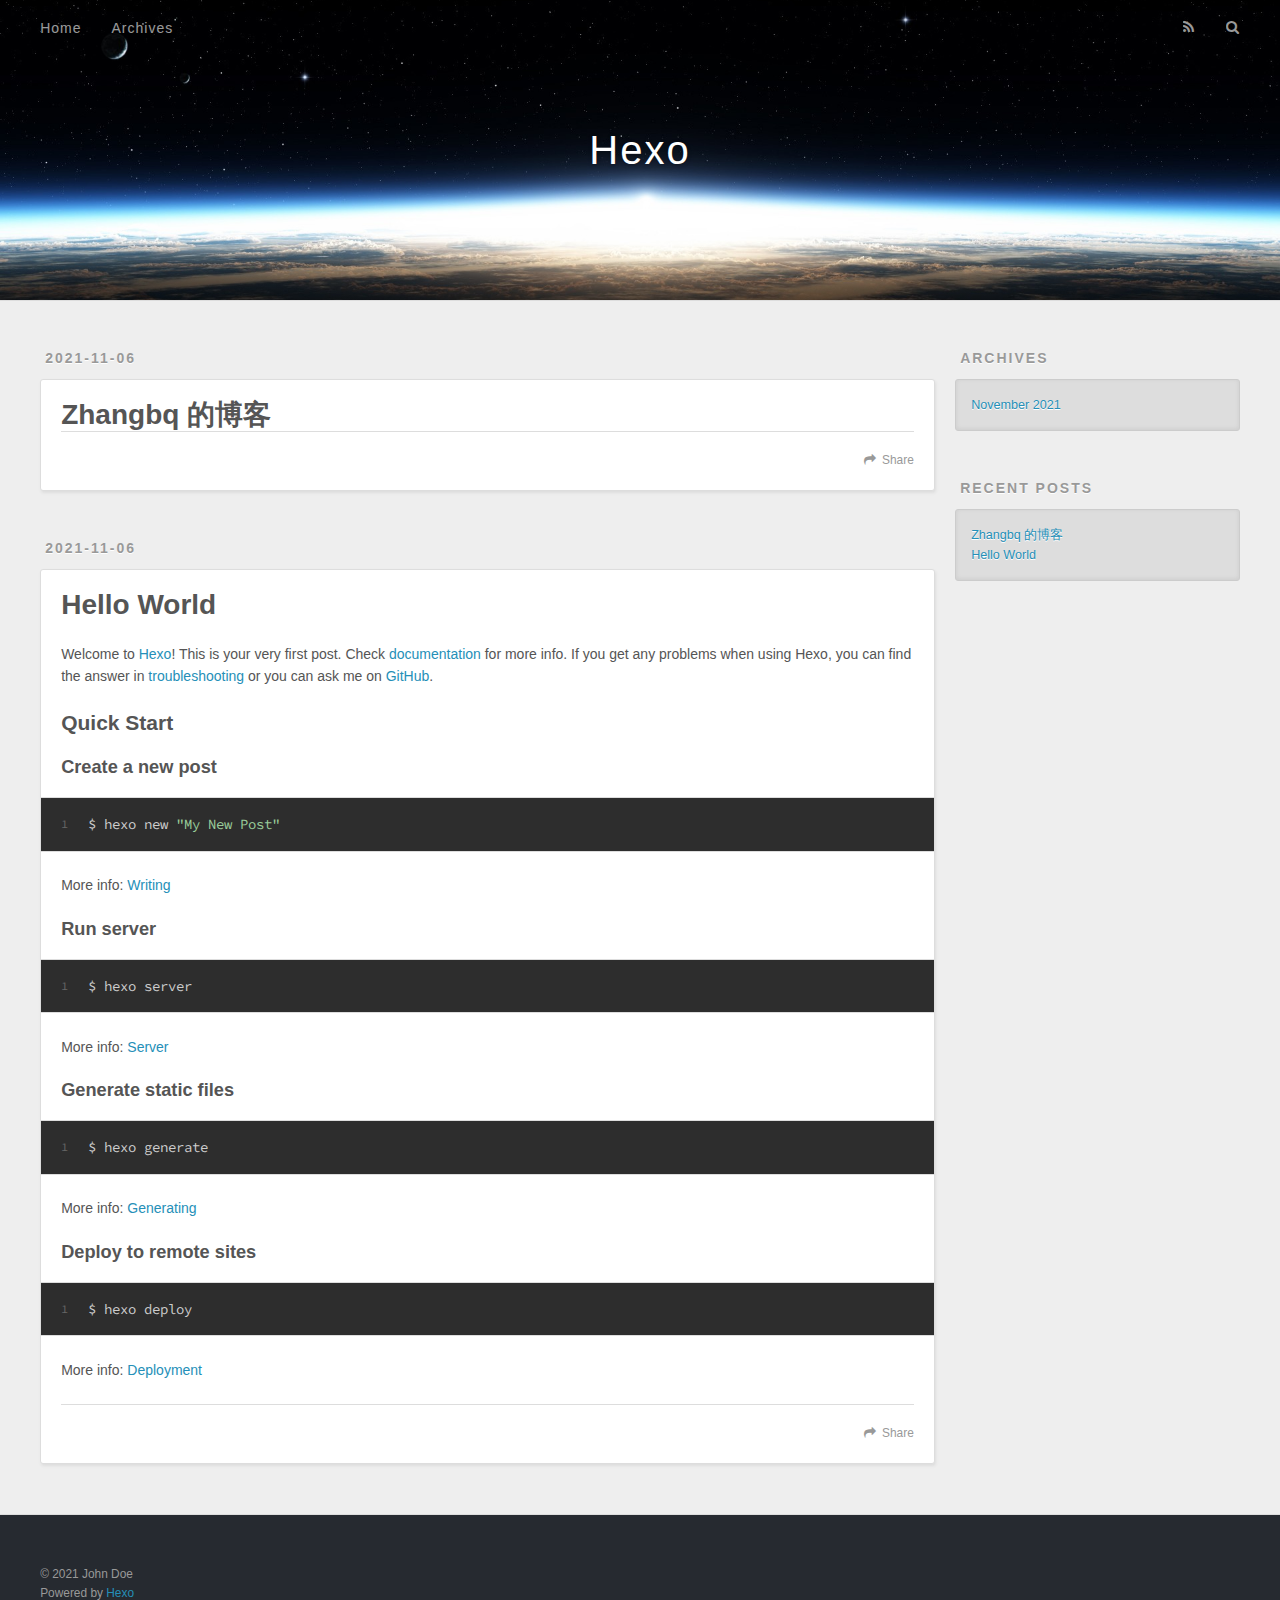
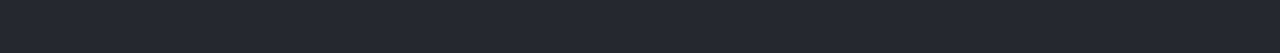
==== index.html @ 6c4aca54 "Site updated: 2021-11-06 16:21:33" ====
<!DOCTYPE html>
<html>
<head>
  <meta charset="utf-8">
  

  
  <title>Hexo</title>
  <meta name="viewport" content="width=device-width, initial-scale=1, maximum-scale=1">
  <meta property="og:type" content="website">
<meta property="og:title" content="Hexo">
<meta property="og:url" content="http://example.com/index.html">
<meta property="og:site_name" content="Hexo">
<meta property="og:locale" content="en_US">
<meta property="article:author" content="John Doe">
<meta name="twitter:card" content="summary">
  
    <link rel="alternate" href="/atom.xml" title="Hexo" type="application/atom+xml">
  
  
    <link rel="icon" href="/favicon.png">
  
  
    <link href="//fonts.googleapis.com/css?family=Source+Code+Pro" rel="stylesheet" type="text/css">
  
  
<link rel="stylesheet" href="/css/style.css">

<meta name="generator" content="Hexo 5.4.0"></head>

<body>
  <div id="container">
    <div id="wrap">
      <header id="header">
  <div id="banner"></div>
  <div id="header-outer" class="outer">
    <div id="header-title" class="inner">
      <h1 id="logo-wrap">
        <a href="/" id="logo">Hexo</a>
      </h1>
      
    </div>
    <div id="header-inner" class="inner">
      <nav id="main-nav">
        <a id="main-nav-toggle" class="nav-icon"></a>
        
          <a class="main-nav-link" href="/">Home</a>
        
          <a class="main-nav-link" href="/archives">Archives</a>
        
      </nav>
      <nav id="sub-nav">
        
          <a id="nav-rss-link" class="nav-icon" href="/atom.xml" title="RSS Feed"></a>
        
        <a id="nav-search-btn" class="nav-icon" title="Search"></a>
      </nav>
      <div id="search-form-wrap">
        <form action="//google.com/search" method="get" accept-charset="UTF-8" class="search-form"><input type="search" name="q" class="search-form-input" placeholder="Search"><button type="submit" class="search-form-submit">&#xF002;</button><input type="hidden" name="sitesearch" value="http://example.com"></form>
      </div>
    </div>
  </div>
</header>
      <div class="outer">
        <section id="main">
  
    <article id="post-Zhangbq-的博客" class="article article-type-post" itemscope itemprop="blogPost">
  <div class="article-meta">
    <a href="/2021/11/06/Zhangbq-%E7%9A%84%E5%8D%9A%E5%AE%A2/" class="article-date">
  <time datetime="2021-11-06T08:20:35.000Z" itemprop="datePublished">2021-11-06</time>
</a>
    
  </div>
  <div class="article-inner">
    
    
      <header class="article-header">
        
  
    <h1 itemprop="name">
      <a class="article-title" href="/2021/11/06/Zhangbq-%E7%9A%84%E5%8D%9A%E5%AE%A2/">Zhangbq 的博客</a>
    </h1>
  

      </header>
    
    <div class="article-entry" itemprop="articleBody">
      
        
      
    </div>
    <footer class="article-footer">
      <a data-url="http://example.com/2021/11/06/Zhangbq-%E7%9A%84%E5%8D%9A%E5%AE%A2/" data-id="ckvnjekzh0000s95h9soj0usq" class="article-share-link">Share</a>
      
      
    </footer>
  </div>
  
</article>


  
    <article id="post-hello-world" class="article article-type-post" itemscope itemprop="blogPost">
  <div class="article-meta">
    <a href="/2021/11/06/hello-world/" class="article-date">
  <time datetime="2021-11-06T08:12:14.891Z" itemprop="datePublished">2021-11-06</time>
</a>
    
  </div>
  <div class="article-inner">
    
    
      <header class="article-header">
        
  
    <h1 itemprop="name">
      <a class="article-title" href="/2021/11/06/hello-world/">Hello World</a>
    </h1>
  

      </header>
    
    <div class="article-entry" itemprop="articleBody">
      
        <p>Welcome to <a target="_blank" rel="noopener" href="https://hexo.io/">Hexo</a>! This is your very first post. Check <a target="_blank" rel="noopener" href="https://hexo.io/docs/">documentation</a> for more info. If you get any problems when using Hexo, you can find the answer in <a target="_blank" rel="noopener" href="https://hexo.io/docs/troubleshooting.html">troubleshooting</a> or you can ask me on <a target="_blank" rel="noopener" href="https://github.com/hexojs/hexo/issues">GitHub</a>.</p>
<h2 id="Quick-Start"><a href="#Quick-Start" class="headerlink" title="Quick Start"></a>Quick Start</h2><h3 id="Create-a-new-post"><a href="#Create-a-new-post" class="headerlink" title="Create a new post"></a>Create a new post</h3><figure class="highlight bash"><table><tr><td class="gutter"><pre><span class="line">1</span><br></pre></td><td class="code"><pre><span class="line">$ hexo new <span class="string">&quot;My New Post&quot;</span></span><br></pre></td></tr></table></figure>

<p>More info: <a target="_blank" rel="noopener" href="https://hexo.io/docs/writing.html">Writing</a></p>
<h3 id="Run-server"><a href="#Run-server" class="headerlink" title="Run server"></a>Run server</h3><figure class="highlight bash"><table><tr><td class="gutter"><pre><span class="line">1</span><br></pre></td><td class="code"><pre><span class="line">$ hexo server</span><br></pre></td></tr></table></figure>

<p>More info: <a target="_blank" rel="noopener" href="https://hexo.io/docs/server.html">Server</a></p>
<h3 id="Generate-static-files"><a href="#Generate-static-files" class="headerlink" title="Generate static files"></a>Generate static files</h3><figure class="highlight bash"><table><tr><td class="gutter"><pre><span class="line">1</span><br></pre></td><td class="code"><pre><span class="line">$ hexo generate</span><br></pre></td></tr></table></figure>

<p>More info: <a target="_blank" rel="noopener" href="https://hexo.io/docs/generating.html">Generating</a></p>
<h3 id="Deploy-to-remote-sites"><a href="#Deploy-to-remote-sites" class="headerlink" title="Deploy to remote sites"></a>Deploy to remote sites</h3><figure class="highlight bash"><table><tr><td class="gutter"><pre><span class="line">1</span><br></pre></td><td class="code"><pre><span class="line">$ hexo deploy</span><br></pre></td></tr></table></figure>

<p>More info: <a target="_blank" rel="noopener" href="https://hexo.io/docs/one-command-deployment.html">Deployment</a></p>

      
    </div>
    <footer class="article-footer">
      <a data-url="http://example.com/2021/11/06/hello-world/" data-id="ckvnjag2k0000me5h8nlvgzvp" class="article-share-link">Share</a>
      
      
    </footer>
  </div>
  
</article>


  


</section>
        
          <aside id="sidebar">
  
    

  
    

  
    
  
    
  <div class="widget-wrap">
    <h3 class="widget-title">Archives</h3>
    <div class="widget">
      <ul class="archive-list"><li class="archive-list-item"><a class="archive-list-link" href="/archives/2021/11/">November 2021</a></li></ul>
    </div>
  </div>


  
    
  <div class="widget-wrap">
    <h3 class="widget-title">Recent Posts</h3>
    <div class="widget">
      <ul>
        
          <li>
            <a href="/2021/11/06/Zhangbq-%E7%9A%84%E5%8D%9A%E5%AE%A2/">Zhangbq 的博客</a>
          </li>
        
          <li>
            <a href="/2021/11/06/hello-world/">Hello World</a>
          </li>
        
      </ul>
    </div>
  </div>

  
</aside>
        
      </div>
      <footer id="footer">
  
  <div class="outer">
    <div id="footer-info" class="inner">
      &copy; 2021 John Doe<br>
      Powered by <a href="http://hexo.io/" target="_blank">Hexo</a>
    </div>
  </div>
</footer>
    </div>
    <nav id="mobile-nav">
  
    <a href="/" class="mobile-nav-link">Home</a>
  
    <a href="/archives" class="mobile-nav-link">Archives</a>
  
</nav>
    

<script src="//ajax.googleapis.com/ajax/libs/jquery/2.0.3/jquery.min.js"></script>


  
<link rel="stylesheet" href="/fancybox/jquery.fancybox.css">

  
<script src="/fancybox/jquery.fancybox.pack.js"></script>




<script src="/js/script.js"></script>




  </div>
</body>
</html>
---- css/style.css ----
body {
  width: 100%;
}
body:before,
body:after {
  content: "";
  display: table;
}
body:after {
  clear: both;
}
html,
body,
div,
span,
applet,
object,
iframe,
h1,
h2,
h3,
h4,
h5,
h6,
p,
blockquote,
pre,
a,
abbr,
acronym,
address,
big,
cite,
code,
del,
dfn,
em,
img,
ins,
kbd,
q,
s,
samp,
small,
strike,
strong,
sub,
sup,
tt,
var,
dl,
dt,
dd,
ol,
ul,
li,
fieldset,
form,
label,
legend,
table,
caption,
tbody,
tfoot,
thead,
tr,
th,
td {
  margin: 0;
  padding: 0;
  border: 0;
  outline: 0;
  font-weight: inherit;
  font-style: inherit;
  font-family: inherit;
  font-size: 100%;
  vertical-align: baseline;
}
body {
  line-height: 1;
  color: #000;
  background: #fff;
}
ol,
ul {
  list-style: none;
}
table {
  border-collapse: separate;
  border-spacing: 0;
  vertical-align: middle;
}
caption,
th,
td {
  text-align: left;
  font-weight: normal;
  vertical-align: middle;
}
a img {
  border: none;
}
input,
button {
  margin: 0;
  padding: 0;
}
input::-moz-focus-inner,
button::-moz-focus-inner {
  border: 0;
  padding: 0;
}
@font-face {
  font-family: FontAwesome;
  font-style: normal;
  font-weight: normal;
  src: url("fonts/fontawesome-webfont.eot?v=#4.0.3");
  src: url("fonts/fontawesome-webfont.eot?#iefix&v=#4.0.3") format("embedded-opentype"), url("fonts/fontawesome-webfont.woff?v=#4.0.3") format("woff"), url("fonts/fontawesome-webfont.ttf?v=#4.0.3") format("truetype"), url("fonts/fontawesome-webfont.svg#fontawesomeregular?v=#4.0.3") format("svg");
}
html,
body,
#container {
  height: 100%;
}
body {
  background: #eee;
  font: 14px -apple-system, BlinkMacSystemFont, "Segoe UI", "Roboto", "Oxygen", "Ubuntu", "Cantarell", "Fira Sans", "Droid Sans", "Helvetica Neue", sans-serif;
  -webkit-text-size-adjust: 100%;
}
.outer {
  max-width: 1220px;
  margin: 0 auto;
  padding: 0 20px;
}
.outer:before,
.outer:after {
  content: "";
  display: table;
}
.outer:after {
  clear: both;
}
.inner {
  display: inline;
  float: left;
  width: 98.33333333333333%;
  margin: 0 0.833333333333333%;
}
.left,
.alignleft {
  float: left;
}
.right,
.alignright {
  float: right;
}
.clear {
  clear: both;
}
#container {
  position: relative;
}
.mobile-nav-on {
  overflow: hidden;
}
#wrap {
  height: 100%;
  width: 100%;
  position: absolute;
  top: 0;
  left: 0;
  -webkit-transition: 0.2s ease-out;
  -moz-transition: 0.2s ease-out;
  -ms-transition: 0.2s ease-out;
  transition: 0.2s ease-out;
  z-index: 1;
  background: #eee;
}
.mobile-nav-on #wrap {
  left: 280px;
}
@media screen and (min-width: 768px) {
  #main {
    display: inline;
    float: left;
    width: 73.33333333333333%;
    margin: 0 0.833333333333333%;
  }
}
.article-date,
.article-category-link,
.archive-year,
.widget-title {
  text-decoration: none;
  text-transform: uppercase;
  letter-spacing: 2px;
  color: #999;
  margin-bottom: 1em;
  margin-left: 5px;
  line-height: 1em;
  text-shadow: 0 1px #fff;
  font-weight: bold;
}
.article-inner,
.archive-article-inner {
  background: #fff;
  -webkit-box-shadow: 1px 2px 3px #ddd;
  box-shadow: 1px 2px 3px #ddd;
  border: 1px solid #ddd;
  border-radius: 3px;
}
.article-entry h1,
.widget h1 {
  font-size: 2em;
}
.article-entry h2,
.widget h2 {
  font-size: 1.5em;
}
.article-entry h3,
.widget h3 {
  font-size: 1.3em;
}
.article-entry h4,
.widget h4 {
  font-size: 1.2em;
}
.article-entry h5,
.widget h5 {
  font-size: 1em;
}
.article-entry h6,
.widget h6 {
  font-size: 1em;
  color: #999;
}
.article-entry hr,
.widget hr {
  border: 1px dashed #ddd;
}
.article-entry strong,
.widget strong {
  font-weight: bold;
}
.article-entry em,
.widget em,
.article-entry cite,
.widget cite {
  font-style: italic;
}
.article-entry sup,
.widget sup,
.article-entry sub,
.widget sub {
  font-size: 0.75em;
  line-height: 0;
  position: relative;
  vertical-align: baseline;
}
.article-entry sup,
.widget sup {
  top: -0.5em;
}
.article-entry sub,
.widget sub {
  bottom: -0.2em;
}
.article-entry small,
.widget small {
  font-size: 0.85em;
}
.article-entry acronym,
.widget acronym,
.article-entry abbr,
.widget abbr {
  border-bottom: 1px dotted;
}
.article-entry ul,
.widget ul,
.article-entry ol,
.widget ol,
.article-entry dl,
.widget dl {
  margin: 0 20px;
  line-height: 1.6em;
}
.article-entry ul ul,
.widget ul ul,
.article-entry ol ul,
.widget ol ul,
.article-entry ul ol,
.widget ul ol,
.article-entry ol ol,
.widget ol ol {
  margin-top: 0;
  margin-bottom: 0;
}
.article-entry ul,
.widget ul {
  list-style: disc;
}
.article-entry ol,
.widget ol {
  list-style: decimal;
}
.article-entry dt,
.widget dt {
  font-weight: bold;
}
#header {
  height: 300px;
  position: relative;
  border-bottom: 1px solid #ddd;
}
#header:before,
#header:after {
  content: "";
  position: absolute;
  left: 0;
  right: 0;
  height: 40px;
}
#header:before {
  top: 0;
  background: -webkit-linear-gradient(rgba(0,0,0,0.2), transparent);
  background: -moz-linear-gradient(rgba(0,0,0,0.2), transparent);
  background: -ms-linear-gradient(rgba(0,0,0,0.2), transparent);
  background: linear-gradient(rgba(0,0,0,0.2), transparent);
}
#header:after {
  bottom: 0;
  background: -webkit-linear-gradient(transparent, rgba(0,0,0,0.2));
  background: -moz-linear-gradient(transparent, rgba(0,0,0,0.2));
  background: -ms-linear-gradient(transparent, rgba(0,0,0,0.2));
  background: linear-gradient(transparent, rgba(0,0,0,0.2));
}
#header-outer {
  height: 100%;
  position: relative;
}
#header-inner {
  position: relative;
  overflow: hidden;
}
#banner {
  position: absolute;
  top: 0;
  left: 0;
  width: 100%;
  height: 100%;
  background: url("images/banner.jpg") center #000;
  -webkit-background-size: cover;
  -moz-background-size: cover;
  background-size: cover;
  z-index: -1;
}
#header-title {
  text-align: center;
  height: 40px;
  position: absolute;
  top: 50%;
  left: 0;
  margin-top: -20px;
}
#logo,
#subtitle {
  text-decoration: none;
  color: #fff;
  font-weight: 300;
  text-shadow: 0 1px 4px rgba(0,0,0,0.3);
}
#logo {
  font-size: 40px;
  line-height: 40px;
  letter-spacing: 2px;
}
#subtitle {
  font-size: 16px;
  line-height: 16px;
  letter-spacing: 1px;
}
#subtitle-wrap {
  margin-top: 16px;
}
#main-nav {
  float: left;
  margin-left: -15px;
}
.nav-icon,
.main-nav-link {
  float: left;
  color: #fff;
  opacity: 0.6;
  text-decoration: none;
  text-shadow: 0 1px rgba(0,0,0,0.2);
  -webkit-transition: opacity 0.2s;
  -moz-transition: opacity 0.2s;
  -ms-transition: opacity 0.2s;
  transition: opacity 0.2s;
  display: block;
  padding: 20px 15px;
}
.nav-icon:hover,
.main-nav-link:hover {
  opacity: 1;
}
.nav-icon {
  font-family: FontAwesome;
  text-align: center;
  font-size: 14px;
  width: 14px;
  height: 14px;
  padding: 20px 15px;
  position: relative;
  cursor: pointer;
}
.main-nav-link {
  font-weight: 300;
  letter-spacing: 1px;
}
@media screen and (max-width: 479px) {
  .main-nav-link {
    display: none;
  }
}
#main-nav-toggle {
  display: none;
}
#main-nav-toggle:before {
  content: "\f0c9";
}
@media screen and (max-width: 479px) {
  #main-nav-toggle {
    display: block;
  }
}
#sub-nav {
  float: right;
  margin-right: -15px;
}
#nav-rss-link:before {
  content: "\f09e";
}
#nav-search-btn:before {
  content: "\f002";
}
#search-form-wrap {
  position: absolute;
  top: 15px;
  width: 150px;
  height: 30px;
  right: -150px;
  opacity: 0;
  -webkit-transition: 0.2s ease-out;
  -moz-transition: 0.2s ease-out;
  -ms-transition: 0.2s ease-out;
  transition: 0.2s ease-out;
}
#search-form-wrap.on {
  opacity: 1;
  right: 0;
}
@media screen and (max-width: 479px) {
  #search-form-wrap {
    width: 100%;
    right: -100%;
  }
}
.search-form {
  position: absolute;
  top: 0;
  left: 0;
  right: 0;
  background: #fff;
  padding: 5px 15px;
  border-radius: 15px;
  -webkit-box-shadow: 0 0 10px rgba(0,0,0,0.3);
  box-shadow: 0 0 10px rgba(0,0,0,0.3);
}
.search-form-input {
  border: none;
  background: none;
  color: #555;
  width: 100%;
  font: 13px -apple-system, BlinkMacSystemFont, "Segoe UI", "Roboto", "Oxygen", "Ubuntu", "Cantarell", "Fira Sans", "Droid Sans", "Helvetica Neue", sans-serif;
  outline: none;
}
.search-form-input::-webkit-search-results-decoration,
.search-form-input::-webkit-search-cancel-button {
  -webkit-appearance: none;
}
.search-form-submit {
  position: absolute;
  top: 50%;
  right: 10px;
  margin-top: -7px;
  font: 13px FontAwesome;
  border: none;
  background: none;
  color: #bbb;
  cursor: pointer;
}
.search-form-submit:hover,
.search-form-submit:focus {
  color: #777;
}
.article {
  margin: 50px 0;
}
.article-inner {
  overflow: hidden;
}
.article-meta:before,
.article-meta:after {
  content: "";
  display: table;
}
.article-meta:after {
  clear: both;
}
.article-date {
  float: left;
}
.article-category {
  float: left;
  line-height: 1em;
  color: #ccc;
  text-shadow: 0 1px #fff;
  margin-left: 8px;
}
.article-category:before {
  content: "\2022";
}
.article-category-link {
  margin: 0 12px 1em;
}
.article-header {
  padding: 20px 20px 0;
}
.article-title {
  text-decoration: none;
  font-size: 2em;
  font-weight: bold;
  color: #555;
  line-height: 1.1em;
  -webkit-transition: color 0.2s;
  -moz-transition: color 0.2s;
  -ms-transition: color 0.2s;
  transition: color 0.2s;
}
a.article-title:hover {
  color: #258fb8;
}
.article-entry {
  color: #555;
  padding: 0 20px;
}
.article-entry:before,
.article-entry:after {
  content: "";
  display: table;
}
.article-entry:after {
  clear: both;
}
.article-entry p,
.article-entry table {
  line-height: 1.6em;
  margin: 1.6em 0;
}
.article-entry h1,
.article-entry h2,
.article-entry h3,
.article-entry h4,
.article-entry h5,
.article-entry h6 {
  font-weight: bold;
}
.article-entry h1,
.article-entry h2,
.article-entry h3,
.article-entry h4,
.article-entry h5,
.article-entry h6 {
  line-height: 1.1em;
  margin: 1.1em 0;
}
.article-entry a {
  color: #258fb8;
  text-decoration: none;
}
.article-entry a:hover {
  text-decoration: underline;
}
.article-entry ul,
.article-entry ol,
.article-entry dl {
  margin-top: 1.6em;
  margin-bottom: 1.6em;
}
.article-entry img,
.article-entry video {
  max-width: 100%;
  height: auto;
  display: block;
  margin: auto;
}
.article-entry iframe {
  border: none;
}
.article-entry table {
  width: 100%;
  border-collapse: collapse;
  border-spacing: 0;
}
.article-entry th {
  font-weight: bold;
  border-bottom: 3px solid #ddd;
  padding-bottom: 0.5em;
}
.article-entry td {
  border-bottom: 1px solid #ddd;
  padding: 10px 0;
}
.article-entry blockquote {
  font-family: Georgia, "Times New Roman", serif;
  font-size: 1.4em;
  margin: 1.6em 20px;
  text-align: center;
}
.article-entry blockquote footer {
  font-size: 14px;
  margin: 1.6em 0;
  font-family: -apple-system, BlinkMacSystemFont, "Segoe UI", "Roboto", "Oxygen", "Ubuntu", "Cantarell", "Fira Sans", "Droid Sans", "Helvetica Neue", sans-serif;
}
.article-entry blockquote footer cite:before {
  content: "—";
  padding: 0 0.5em;
}
.article-entry .pullquote {
  text-align: left;
  width: 45%;
  margin: 0;
}
.article-entry .pullquote.left {
  margin-left: 0.5em;
  margin-right: 1em;
}
.article-entry .pullquote.right {
  margin-right: 0.5em;
  margin-left: 1em;
}
.article-entry .caption {
  color: #999;
  display: block;
  font-size: 0.9em;
  margin-top: 0.5em;
  position: relative;
  text-align: center;
}
.article-entry .video-container {
  position: relative;
  padding-top: 56.25%;
  height: 0;
  overflow: hidden;
}
.article-entry .video-container iframe,
.article-entry .video-container object,
.article-entry .video-container embed {
  position: absolute;
  top: 0;
  left: 0;
  width: 100%;
  height: 100%;
  margin-top: 0;
}
.article-more-link a {
  display: inline-block;
  line-height: 1em;
  padding: 6px 15px;
  border-radius: 15px;
  background: #eee;
  color: #999;
  text-shadow: 0 1px #fff;
  text-decoration: none;
}
.article-more-link a:hover {
  background: #258fb8;
  color: #fff;
  text-decoration: none;
  text-shadow: 0 1px #1e7293;
}
.article-footer {
  font-size: 0.85em;
  line-height: 1.6em;
  border-top: 1px solid #ddd;
  padding-top: 1.6em;
  margin: 0 20px 20px;
}
.article-footer:before,
.article-footer:after {
  content: "";
  display: table;
}
.article-footer:after {
  clear: both;
}
.article-footer a {
  color: #999;
  text-decoration: none;
}
.article-footer a:hover {
  color: #555;
}
.article-tag-list-item {
  float: left;
  margin-right: 10px;
}
.article-tag-list-link:before {
  content: "#";
}
.article-comment-link {
  float: right;
}
.article-comment-link:before {
  content: "\f075";
  font-family: FontAwesome;
  padding-right: 8px;
}
.article-share-link {
  cursor: pointer;
  float: right;
  margin-left: 20px;
}
.article-share-link:before {
  content: "\f064";
  font-family: FontAwesome;
  padding-right: 6px;
}
#article-nav {
  position: relative;
}
#article-nav:before,
#article-nav:after {
  content: "";
  display: table;
}
#article-nav:after {
  clear: both;
}
@media screen and (min-width: 768px) {
  #article-nav {
    margin: 50px 0;
  }
  #article-nav:before {
    width: 8px;
    height: 8px;
    position: absolute;
    top: 50%;
    left: 50%;
    margin-top: -4px;
    margin-left: -4px;
    content: "";
    border-radius: 50%;
    background: #ddd;
    -webkit-box-shadow: 0 1px 2px #fff;
    box-shadow: 0 1px 2px #fff;
  }
}
.article-nav-link-wrap {
  text-decoration: none;
  text-shadow: 0 1px #fff;
  color: #999;
  -webkit-box-sizing: border-box;
  -moz-box-sizing: border-box;
  box-sizing: border-box;
  margin-top: 50px;
  text-align: center;
  display: block;
}
.article-nav-link-wrap:hover {
  color: #555;
}
@media screen and (min-width: 768px) {
  .article-nav-link-wrap {
    width: 50%;
    margin-top: 0;
  }
}
@media screen and (min-width: 768px) {
  #article-nav-newer {
    float: left;
    text-align: right;
    padding-right: 20px;
  }
}
@media screen and (min-width: 768px) {
  #article-nav-older {
    float: right;
    text-align: left;
    padding-left: 20px;
  }
}
.article-nav-caption {
  text-transform: uppercase;
  letter-spacing: 2px;
  color: #ddd;
  line-height: 1em;
  font-weight: bold;
}
#article-nav-newer .article-nav-caption {
  margin-right: -2px;
}
.article-nav-title {
  font-size: 0.85em;
  line-height: 1.6em;
  margin-top: 0.5em;
}
.article-share-box {
  position: absolute;
  display: none;
  background: #fff;
  -webkit-box-shadow: 1px 2px 10px rgba(0,0,0,0.2);
  box-shadow: 1px 2px 10px rgba(0,0,0,0.2);
  border-radius: 3px;
  margin-left: -145px;
  overflow: hidden;
  z-index: 1;
}
.article-share-box.on {
  display: block;
}
.article-share-input {
  width: 100%;
  background: none;
  -webkit-box-sizing: border-box;
  -moz-box-sizing: border-box;
  box-sizing: border-box;
  font: 14px -apple-system, BlinkMacSystemFont, "Segoe UI", "Roboto", "Oxygen", "Ubuntu", "Cantarell", "Fira Sans", "Droid Sans", "Helvetica Neue", sans-serif;
  padding: 0 15px;
  color: #555;
  outline: none;
  border: 1px solid #ddd;
  border-radius: 3px 3px 0 0;
  height: 36px;
  line-height: 36px;
}
.article-share-links {
  background: #eee;
}
.article-share-links:before,
.article-share-links:after {
  content: "";
  display: table;
}
.article-share-links:after {
  clear: both;
}
.article-share-twitter,
.article-share-facebook,
.article-share-pinterest,
.article-share-google {
  width: 50px;
  height: 36px;
  display: block;
  float: left;
  position: relative;
  color: #999;
  text-shadow: 0 1px #fff;
}
.article-share-twitter:before,
.article-share-facebook:before,
.article-share-pinterest:before,
.article-share-google:before {
  font-size: 20px;
  font-family: FontAwesome;
  width: 20px;
  height: 20px;
  position: absolute;
  top: 50%;
  left: 50%;
  margin-top: -10px;
  margin-left: -10px;
  text-align: center;
}
.article-share-twitter:hover,
.article-share-facebook:hover,
.article-share-pinterest:hover,
.article-share-google:hover {
  color: #fff;
}
.article-share-twitter:before {
  content: "\f099";
}
.article-share-twitter:hover {
  background: #00aced;
  text-shadow: 0 1px #008abe;
}
.article-share-facebook:before {
  content: "\f09a";
}
.article-share-facebook:hover {
  background: #3b5998;
  text-shadow: 0 1px #2f477a;
}
.article-share-pinterest:before {
  content: "\f0d2";
}
.article-share-pinterest:hover {
  background: #cb2027;
  text-shadow: 0 1px #a21a1f;
}
.article-share-google:before {
  content: "\f0d5";
}
.article-share-google:hover {
  background: #dd4b39;
  text-shadow: 0 1px #be3221;
}
.article-gallery {
  background: #000;
  position: relative;
}
.article-gallery-photos {
  position: relative;
  overflow: hidden;
}
.article-gallery-img {
  display: none;
  max-width: 100%;
}
.article-gallery-img:first-child {
  display: block;
}
.article-gallery-img.loaded {
  position: absolute;
  display: block;
}
.article-gallery-img img {
  display: block;
  max-width: 100%;
  margin: 0 auto;
}
#comments {
  background: #fff;
  -webkit-box-shadow: 1px 2px 3px #ddd;
  box-shadow: 1px 2px 3px #ddd;
  padding: 20px;
  border: 1px solid #ddd;
  border-radius: 3px;
  margin: 50px 0;
}
#comments a {
  color: #258fb8;
}
.archives-wrap {
  margin: 50px 0;
}
.archives:before,
.archives:after {
  content: "";
  display: table;
}
.archives:after {
  clear: both;
}
.archive-year-wrap {
  margin-bottom: 1em;
}
.archives {
  -webkit-column-gap: 10px;
  -moz-column-gap: 10px;
  column-gap: 10px;
}
@media screen and (min-width: 480px) and (max-width: 767px) {
  .archives {
    -webkit-column-count: 2;
    -moz-column-count: 2;
    column-count: 2;
  }
}
@media screen and (min-width: 768px) {
  .archives {
    -webkit-column-count: 3;
    -moz-column-count: 3;
    column-count: 3;
  }
}
.archive-article {
  -webkit-column-break-inside: avoid;
  page-break-inside: avoid;
  overflow: hidden;
  break-inside: avoid-column;
}
.archive-article-inner {
  padding: 10px;
  margin-bottom: 15px;
}
.archive-article-title {
  text-decoration: none;
  font-weight: bold;
  color: #555;
  -webkit-transition: color 0.2s;
  -moz-transition: color 0.2s;
  -ms-transition: color 0.2s;
  transition: color 0.2s;
  line-height: 1.6em;
}
.archive-article-title:hover {
  color: #258fb8;
}
.archive-article-footer {
  margin-top: 1em;
}
.archive-article-date {
  color: #999;
  text-decoration: none;
  font-size: 0.85em;
  line-height: 1em;
  margin-bottom: 0.5em;
  display: block;
}
#page-nav {
  margin: 50px auto;
  background: #fff;
  -webkit-box-shadow: 1px 2px 3px #ddd;
  box-shadow: 1px 2px 3px #ddd;
  border: 1px solid #ddd;
  border-radius: 3px;
  text-align: center;
  color: #999;
  overflow: hidden;
}
#page-nav:before,
#page-nav:after {
  content: "";
  display: table;
}
#page-nav:after {
  clear: both;
}
#page-nav a,
#page-nav span {
  padding: 10px 20px;
  line-height: 1;
  height: 2ex;
}
#page-nav a {
  color: #999;
  text-decoration: none;
}
#page-nav a:hover {
  background: #999;
  color: #fff;
}
#page-nav .prev {
  float: left;
}
#page-nav .next {
  float: right;
}
#page-nav .page-number {
  display: inline-block;
}
@media screen and (max-width: 479px) {
  #page-nav .page-number {
    display: none;
  }
}
#page-nav .current {
  color: #555;
  font-weight: bold;
}
#page-nav .space {
  color: #ddd;
}
#footer {
  background: #262a30;
  padding: 50px 0;
  border-top: 1px solid #ddd;
  color: #999;
}
#footer a {
  color: #258fb8;
  text-decoration: none;
}
#footer a:hover {
  text-decoration: underline;
}
#footer-info {
  line-height: 1.6em;
  font-size: 0.85em;
}
.article-entry pre,
.article-entry .highlight {
  background: #2d2d2d;
  margin: 0 -20px;
  padding: 15px 20px;
  border-style: solid;
  border-color: #ddd;
  border-width: 1px 0;
  overflow: auto;
  color: #ccc;
  line-height: 22.400000000000002px;
}
.article-entry .highlight .gutter pre,
.article-entry .gist .gist-file .gist-data .line-numbers {
  color: #666;
  font-size: 0.85em;
}
.article-entry pre,
.article-entry code {
  font-family: "Source Code Pro", Consolas, Monaco, Menlo, Consolas, monospace;
}
.article-entry code {
  background: #eee;
  text-shadow: 0 1px #fff;
  padding: 0 0.3em;
}
.article-entry pre code {
  background: none;
  text-shadow: none;
  padding: 0;
}
.article-entry .highlight pre {
  border: none;
  margin: 0;
  padding: 0;
}
.article-entry .highlight table {
  margin: 0;
  width: auto;
}
.article-entry .highlight td {
  border: none;
  padding: 0;
}
.article-entry .highlight figcaption {
  font-size: 0.85em;
  color: #999;
  line-height: 1em;
  margin-bottom: 1em;
}
.article-entry .highlight figcaption:before,
.article-entry .highlight figcaption:after {
  content: "";
  display: table;
}
.article-entry .highlight figcaption:after {
  clear: both;
}
.article-entry .highlight figcaption a {
  float: right;
}
.article-entry .highlight .gutter pre {
  text-align: right;
  padding-right: 20px;
}
.article-entry .highlight .line {
  height: 22.400000000000002px;
}
.article-entry .highlight .line.marked {
  background: #515151;
}
.article-entry .gist {
  margin: 0 -20px;
  border-style: solid;
  border-color: #ddd;
  border-width: 1px 0;
  background: #2d2d2d;
  padding: 15px 20px 15px 0;
}
.article-entry .gist .gist-file {
  border: none;
  font-family: "Source Code Pro", Consolas, Monaco, Menlo, Consolas, monospace;
  margin: 0;
}
.article-entry .gist .gist-file .gist-data {
  background: none;
  border: none;
}
.article-entry .gist .gist-file .gist-data .line-numbers {
  background: none;
  border: none;
  padding: 0 20px 0 0;
}
.article-entry .gist .gist-file .gist-data .line-data {
  padding: 0 !important;
}
.article-entry .gist .gist-file .highlight {
  margin: 0;
  padding: 0;
  border: none;
}
.article-entry .gist .gist-file .gist-meta {
  background: #2d2d2d;
  color: #999;
  font: 0.85em -apple-system, BlinkMacSystemFont, "Segoe UI", "Roboto", "Oxygen", "Ubuntu", "Cantarell", "Fira Sans", "Droid Sans", "Helvetica Neue", sans-serif;
  text-shadow: 0 0;
  padding: 0;
  margin-top: 1em;
  margin-left: 20px;
}
.article-entry .gist .gist-file .gist-meta a {
  color: #258fb8;
  font-weight: normal;
}
.article-entry .gist .gist-file .gist-meta a:hover {
  text-decoration: underline;
}
pre .comment,
pre .title {
  color: #999;
}
pre .variable,
pre .attribute,
pre .tag,
pre .regexp,
pre .ruby .constant,
pre .xml .tag .title,
pre .xml .pi,
pre .xml .doctype,
pre .html .doctype,
pre .css .id,
pre .css .class,
pre .css .pseudo {
  color: #f2777a;
}
pre .number,
pre .preprocessor,
pre .built_in,
pre .literal,
pre .params,
pre .constant {
  color: #f99157;
}
pre .class,
pre .ruby .class .title,
pre .css .rules .attribute {
  color: #9c9;
}
pre .string,
pre .value,
pre .inheritance,
pre .header,
pre .ruby .symbol,
pre .xml .cdata {
  color: #9c9;
}
pre .css .hexcolor {
  color: #6cc;
}
pre .function,
pre .python .decorator,
pre .python .title,
pre .ruby .function .title,
pre .ruby .title .keyword,
pre .perl .sub,
pre .javascript .title,
pre .coffeescript .title {
  color: #69c;
}
pre .keyword,
pre .javascript .function {
  color: #c9c;
}
@media screen and (max-width: 479px) {
  #mobile-nav {
    position: absolute;
    top: 0;
    left: 0;
    width: 280px;
    height: 100%;
    background: #191919;
    border-right: 1px solid #fff;
  }
}
@media screen and (max-width: 479px) {
  .mobile-nav-link {
    display: block;
    color: #999;
    text-decoration: none;
    padding: 15px 20px;
    font-weight: bold;
  }
  .mobile-nav-link:hover {
    color: #fff;
  }
}
@media screen and (min-width: 768px) {
  #sidebar {
    display: inline;
    float: left;
    width: 23.333333333333332%;
    margin: 0 0.833333333333333%;
  }
}
.widget-wrap {
  margin: 50px 0;
}
.widget {
  color: #777;
  text-shadow: 0 1px #fff;
  background: #ddd;
  -webkit-box-shadow: 0 -1px 4px #ccc inset;
  box-shadow: 0 -1px 4px #ccc inset;
  border: 1px solid #ccc;
  padding: 15px;
  border-radius: 3px;
}
.widget a {
  color: #258fb8;
  text-decoration: none;
}
.widget a:hover {
  text-decoration: underline;
}
.widget ul ul,
.widget ol ul,
.widget dl ul,
.widget ul ol,
.widget ol ol,
.widget dl ol,
.widget ul dl,
.widget ol dl,
.widget dl dl {
  margin-left: 15px;
  list-style: disc;
}
.widget {
  line-height: 1.6em;
  word-wrap: break-word;
  font-size: 0.9em;
}
.widget ul,
.widget ol {
  list-style: none;
  margin: 0;
}
.widget ul ul,
.widget ol ul,
.widget ul ol,
.widget ol ol {
  margin: 0 20px;
}
.widget ul ul,
.widget ol ul {
  list-style: disc;
}
.widget ul ol,
.widget ol ol {
  list-style: decimal;
}
.category-list-count,
.tag-list-count,
.archive-list-count {
  padding-left: 5px;
  color: #999;
  font-size: 0.85em;
}
.category-list-count:before,
.tag-list-count:before,
.archive-list-count:before {
  content: "(";
}
.category-list-count:after,
.tag-list-count:after,
.archive-list-count:after {
  content: ")";
}
.tagcloud a {
  margin-right: 5px;
  display: inline-block;
}
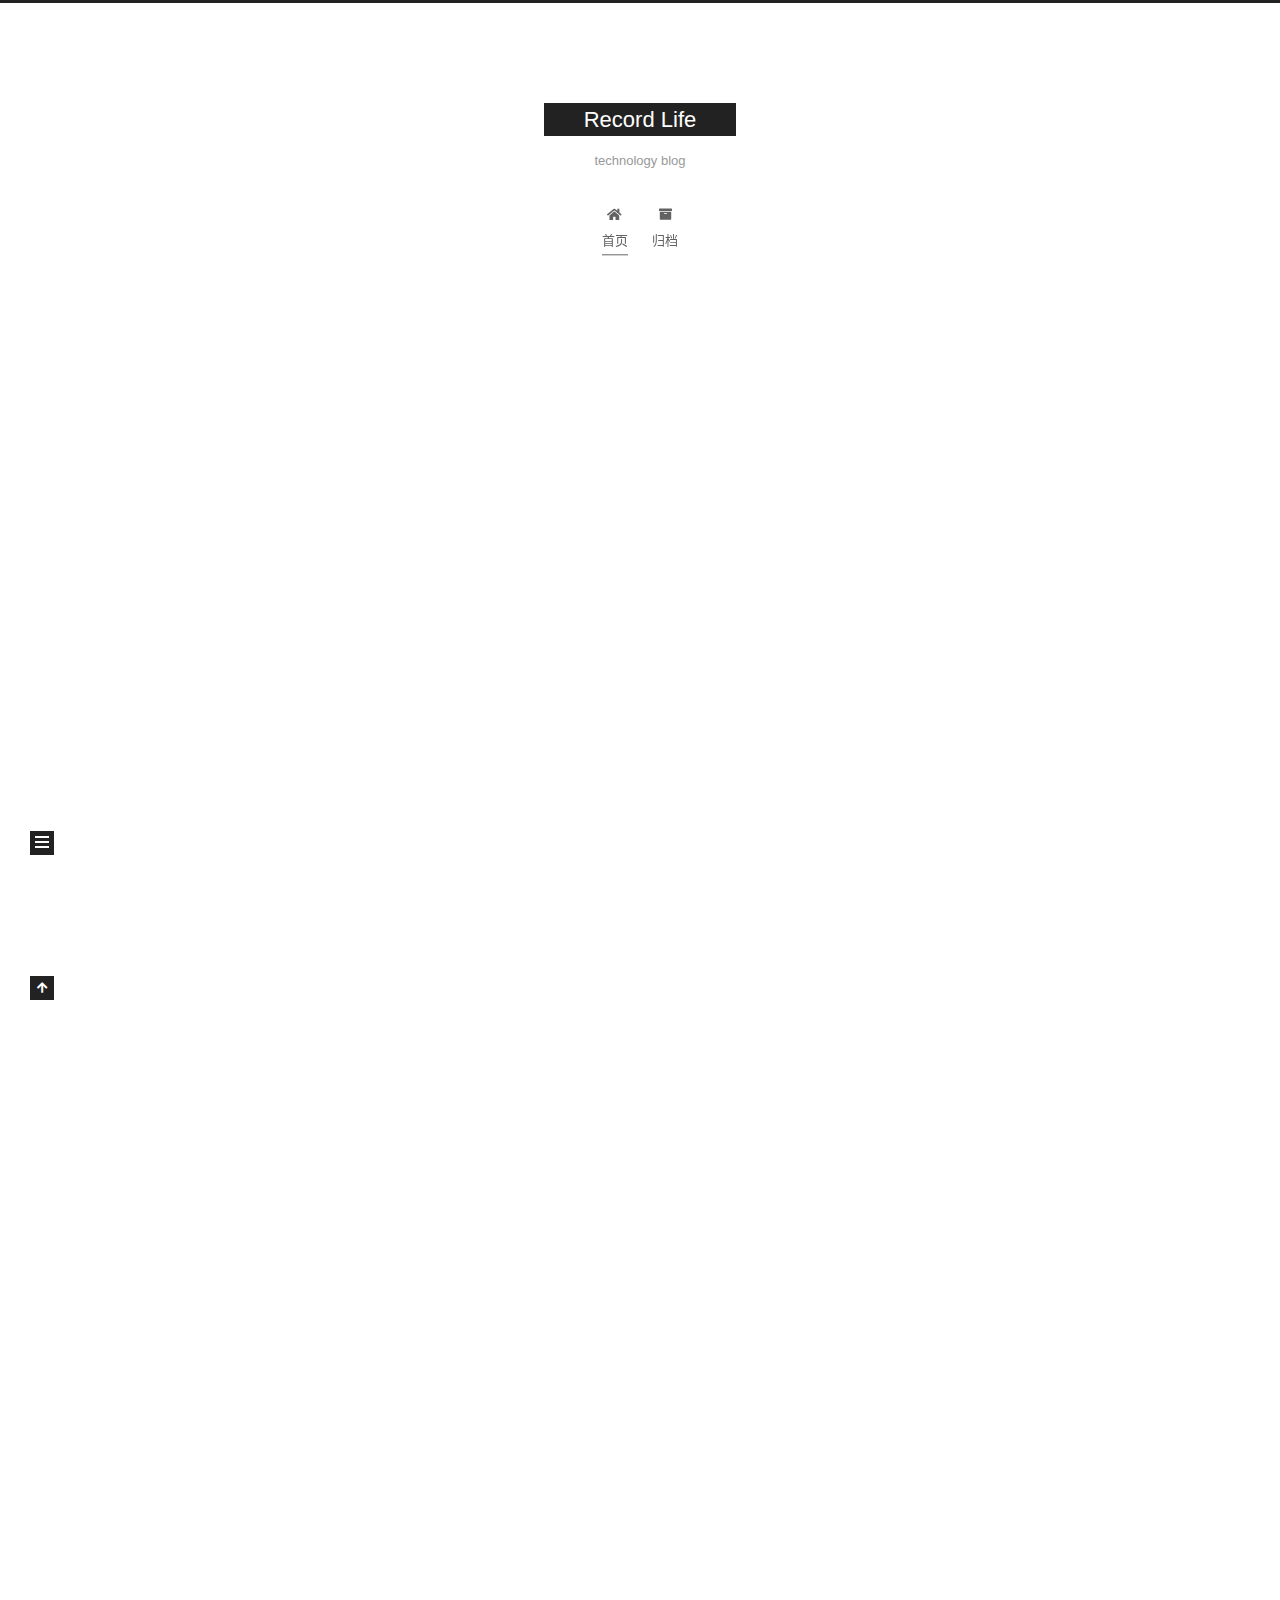
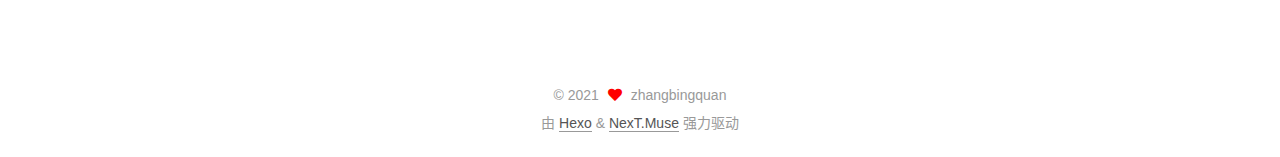
==== commit 3fa5820b: "Site updated: 2021-11-06 18:54:37" ====
--- a/index.html
+++ b/index.html
@@ -1,128 +1,249 @@
 <!DOCTYPE html>
-<html>
+<html lang="zh-CN">
 <head>
-  <meta charset="utf-8">
-  
-
-  
-  <title>Hexo</title>
-  <meta name="viewport" content="width=device-width, initial-scale=1, maximum-scale=1">
-  <meta property="og:type" content="website">
-<meta property="og:title" content="Hexo">
+  <meta charset="UTF-8">
+<meta name="viewport" content="width=device-width, initial-scale=1, maximum-scale=2">
+<meta name="theme-color" content="#222">
+<meta name="generator" content="Hexo 5.4.0">
+  <link rel="apple-touch-icon" sizes="180x180" href="/images/apple-touch-icon-next.png">
+  <link rel="icon" type="image/png" sizes="32x32" href="/images/favicon-32x32-next.png">
+  <link rel="icon" type="image/png" sizes="16x16" href="/images/favicon-16x16-next.png">
+  <link rel="mask-icon" href="/images/logo.svg" color="#222">
+
+<link rel="stylesheet" href="/css/main.css">
+
+
+<link rel="stylesheet" href="/lib/font-awesome/css/all.min.css">
+
+<script id="hexo-configurations">
+    var NexT = window.NexT || {};
+    var CONFIG = {"hostname":"example.com","root":"/","scheme":"Muse","version":"7.8.0","exturl":false,"sidebar":{"position":"left","display":"post","padding":18,"offset":12,"onmobile":false},"copycode":{"enable":false,"show_result":false,"style":null},"back2top":{"enable":true,"sidebar":false,"scrollpercent":false},"bookmark":{"enable":false,"color":"#222","save":"auto"},"fancybox":false,"mediumzoom":false,"lazyload":false,"pangu":false,"comments":{"style":"tabs","active":null,"storage":true,"lazyload":false,"nav":null},"algolia":{"hits":{"per_page":10},"labels":{"input_placeholder":"Search for Posts","hits_empty":"We didn't find any results for the search: ${query}","hits_stats":"${hits} results found in ${time} ms"}},"localsearch":{"enable":false,"trigger":"auto","top_n_per_article":1,"unescape":false,"preload":false},"motion":{"enable":true,"async":false,"transition":{"post_block":"fadeIn","post_header":"slideDownIn","post_body":"slideDownIn","coll_header":"slideLeftIn","sidebar":"slideUpIn"}}};
+  </script>
+
+  <meta name="description" content="record the life">
+<meta property="og:type" content="website">
+<meta property="og:title" content="Record Life">
 <meta property="og:url" content="http://example.com/index.html">
-<meta property="og:site_name" content="Hexo">
-<meta property="og:locale" content="en_US">
-<meta property="article:author" content="John Doe">
+<meta property="og:site_name" content="Record Life">
+<meta property="og:description" content="record the life">
+<meta property="og:locale" content="zh_CN">
+<meta property="article:author" content="zhangbingquan">
 <meta name="twitter:card" content="summary">
-  
-    <link rel="alternate" href="/atom.xml" title="Hexo" type="application/atom+xml">
-  
-  
-    <link rel="icon" href="/favicon.png">
-  
-  
-    <link href="//fonts.googleapis.com/css?family=Source+Code+Pro" rel="stylesheet" type="text/css">
-  
-  
-<link rel="stylesheet" href="/css/style.css">
-
-<meta name="generator" content="Hexo 5.4.0"></head>
-
-<body>
-  <div id="container">
-    <div id="wrap">
-      <header id="header">
-  <div id="banner"></div>
-  <div id="header-outer" class="outer">
-    <div id="header-title" class="inner">
-      <h1 id="logo-wrap">
-        <a href="/" id="logo">Hexo</a>
-      </h1>
-      
+
+<link rel="canonical" href="http://example.com/">
+
+
+<script id="page-configurations">
+  // https://hexo.io/docs/variables.html
+  CONFIG.page = {
+    sidebar: "",
+    isHome : true,
+    isPost : false,
+    lang   : 'zh-CN'
+  };
+</script>
+
+  <title>Record Life</title>
+  
+
+
+
+
+
+
+  <noscript>
+  <style>
+  .use-motion .brand,
+  .use-motion .menu-item,
+  .sidebar-inner,
+  .use-motion .post-block,
+  .use-motion .pagination,
+  .use-motion .comments,
+  .use-motion .post-header,
+  .use-motion .post-body,
+  .use-motion .collection-header { opacity: initial; }
+
+  .use-motion .site-title,
+  .use-motion .site-subtitle {
+    opacity: initial;
+    top: initial;
+  }
+
+  .use-motion .logo-line-before i { left: initial; }
+  .use-motion .logo-line-after i { right: initial; }
+  </style>
+</noscript>
+
+</head>
+
+<body itemscope itemtype="http://schema.org/WebPage">
+  <div class="container use-motion">
+    <div class="headband"></div>
+
+    <header class="header" itemscope itemtype="http://schema.org/WPHeader">
+      <div class="header-inner"><div class="site-brand-container">
+  <div class="site-nav-toggle">
+    <div class="toggle" aria-label="切换导航栏">
+      <span class="toggle-line toggle-line-first"></span>
+      <span class="toggle-line toggle-line-middle"></span>
+      <span class="toggle-line toggle-line-last"></span>
     </div>
-    <div id="header-inner" class="inner">
-      <nav id="main-nav">
-        <a id="main-nav-toggle" class="nav-icon"></a>
-        
-          <a class="main-nav-link" href="/">Home</a>
-        
-          <a class="main-nav-link" href="/archives">Archives</a>
-        
-      </nav>
-      <nav id="sub-nav">
-        
-          <a id="nav-rss-link" class="nav-icon" href="/atom.xml" title="RSS Feed"></a>
-        
-        <a id="nav-search-btn" class="nav-icon" title="Search"></a>
-      </nav>
-      <div id="search-form-wrap">
-        <form action="//google.com/search" method="get" accept-charset="UTF-8" class="search-form"><input type="search" name="q" class="search-form-input" placeholder="Search"><button type="submit" class="search-form-submit">&#xF002;</button><input type="hidden" name="sitesearch" value="http://example.com"></form>
-      </div>
+  </div>
+
+  <div class="site-meta">
+
+    <a href="/" class="brand" rel="start">
+      <span class="logo-line-before"><i></i></span>
+      <h1 class="site-title">Record Life</h1>
+      <span class="logo-line-after"><i></i></span>
+    </a>
+      <p class="site-subtitle" itemprop="description">technology blog</p>
+  </div>
+
+  <div class="site-nav-right">
+    <div class="toggle popup-trigger">
     </div>
   </div>
-</header>
-      <div class="outer">
-        <section id="main">
-  
-    <article id="post-Zhangbq-的博客" class="article article-type-post" itemscope itemprop="blogPost">
-  <div class="article-meta">
-    <a href="/2021/11/06/Zhangbq-%E7%9A%84%E5%8D%9A%E5%AE%A2/" class="article-date">
-  <time datetime="2021-11-06T08:20:35.000Z" itemprop="datePublished">2021-11-06</time>
-</a>
-    
-  </div>
-  <div class="article-inner">
-    
-    
-      <header class="article-header">
-        
-  
-    <h1 itemprop="name">
-      <a class="article-title" href="/2021/11/06/Zhangbq-%E7%9A%84%E5%8D%9A%E5%AE%A2/">Zhangbq 的博客</a>
-    </h1>
-  
-
+</div>
+
+
+
+
+<nav class="site-nav">
+  <ul id="menu" class="main-menu menu">
+        <li class="menu-item menu-item-home">
+
+    <a href="/" rel="section"><i class="fa fa-home fa-fw"></i>首页</a>
+
+  </li>
+        <li class="menu-item menu-item-archives">
+
+    <a href="/archives/" rel="section"><i class="fa fa-archive fa-fw"></i>归档</a>
+
+  </li>
+  </ul>
+</nav>
+
+
+
+
+</div>
+    </header>
+
+    
+  <div class="back-to-top">
+    <i class="fa fa-arrow-up"></i>
+    <span>0%</span>
+  </div>
+
+
+    <main class="main">
+      <div class="main-inner">
+        <div class="content-wrap">
+          
+
+          <div class="content index posts-expand">
+            
+      
+  
+  
+  <article itemscope itemtype="http://schema.org/Article" class="post-block" lang="zh-CN">
+    <link itemprop="mainEntityOfPage" href="http://example.com/2021/11/06/Zhangbq-%E7%9A%84%E5%8D%9A%E5%AE%A2/">
+
+    <span hidden itemprop="author" itemscope itemtype="http://schema.org/Person">
+      <meta itemprop="image" content="/images/avatar.gif">
+      <meta itemprop="name" content="zhangbingquan">
+      <meta itemprop="description" content="record the life">
+    </span>
+
+    <span hidden itemprop="publisher" itemscope itemtype="http://schema.org/Organization">
+      <meta itemprop="name" content="Record Life">
+    </span>
+      <header class="post-header">
+        <h2 class="post-title" itemprop="name headline">
+          
+            <a href="/2021/11/06/Zhangbq-%E7%9A%84%E5%8D%9A%E5%AE%A2/" class="post-title-link" itemprop="url">Zhangbq 的博客</a>
+        </h2>
+
+        <div class="post-meta">
+            <span class="post-meta-item">
+              <span class="post-meta-item-icon">
+                <i class="far fa-calendar"></i>
+              </span>
+              <span class="post-meta-item-text">发表于</span>
+
+              <time title="创建时间：2021-11-06 16:20:35" itemprop="dateCreated datePublished" datetime="2021-11-06T16:20:35+08:00">2021-11-06</time>
+            </span>
+
+          
+
+        </div>
       </header>
-    
-    <div class="article-entry" itemprop="articleBody">
-      
-        
+
+    
+    
+    
+    <div class="post-body" itemprop="articleBody">
+
+      
+          
       
     </div>
-    <footer class="article-footer">
-      <a data-url="http://example.com/2021/11/06/Zhangbq-%E7%9A%84%E5%8D%9A%E5%AE%A2/" data-id="ckvnjekzh0000s95h9soj0usq" class="article-share-link">Share</a>
-      
-      
-    </footer>
-  </div>
-  
-</article>
-
-
-  
-    <article id="post-hello-world" class="article article-type-post" itemscope itemprop="blogPost">
-  <div class="article-meta">
-    <a href="/2021/11/06/hello-world/" class="article-date">
-  <time datetime="2021-11-06T08:12:14.891Z" itemprop="datePublished">2021-11-06</time>
-</a>
-    
-  </div>
-  <div class="article-inner">
-    
-    
-      <header class="article-header">
-        
-  
-    <h1 itemprop="name">
-      <a class="article-title" href="/2021/11/06/hello-world/">Hello World</a>
-    </h1>
-  
-
+
+    
+    
+    
+      <footer class="post-footer">
+        <div class="post-eof"></div>
+      </footer>
+  </article>
+  
+  
+  
+
+      
+  
+  
+  <article itemscope itemtype="http://schema.org/Article" class="post-block" lang="zh-CN">
+    <link itemprop="mainEntityOfPage" href="http://example.com/2021/11/06/hello-world/">
+
+    <span hidden itemprop="author" itemscope itemtype="http://schema.org/Person">
+      <meta itemprop="image" content="/images/avatar.gif">
+      <meta itemprop="name" content="zhangbingquan">
+      <meta itemprop="description" content="record the life">
+    </span>
+
+    <span hidden itemprop="publisher" itemscope itemtype="http://schema.org/Organization">
+      <meta itemprop="name" content="Record Life">
+    </span>
+      <header class="post-header">
+        <h2 class="post-title" itemprop="name headline">
+          
+            <a href="/2021/11/06/hello-world/" class="post-title-link" itemprop="url">Hello World</a>
+        </h2>
+
+        <div class="post-meta">
+            <span class="post-meta-item">
+              <span class="post-meta-item-icon">
+                <i class="far fa-calendar"></i>
+              </span>
+              <span class="post-meta-item-text">发表于</span>
+
+              <time title="创建时间：2021-11-06 16:12:14" itemprop="dateCreated datePublished" datetime="2021-11-06T16:12:14+08:00">2021-11-06</time>
+            </span>
+
+          
+
+        </div>
       </header>
-    
-    <div class="article-entry" itemprop="articleBody">
-      
-        <p>Welcome to <a target="_blank" rel="noopener" href="https://hexo.io/">Hexo</a>! This is your very first post. Check <a target="_blank" rel="noopener" href="https://hexo.io/docs/">documentation</a> for more info. If you get any problems when using Hexo, you can find the answer in <a target="_blank" rel="noopener" href="https://hexo.io/docs/troubleshooting.html">troubleshooting</a> or you can ask me on <a target="_blank" rel="noopener" href="https://github.com/hexojs/hexo/issues">GitHub</a>.</p>
+
+    
+    
+    
+    <div class="post-body" itemprop="articleBody">
+
+      
+          <p>Welcome to <a target="_blank" rel="noopener" href="https://hexo.io/">Hexo</a>! This is your very first post. Check <a target="_blank" rel="noopener" href="https://hexo.io/docs/">documentation</a> for more info. If you get any problems when using Hexo, you can find the answer in <a target="_blank" rel="noopener" href="https://hexo.io/docs/troubleshooting.html">troubleshooting</a> or you can ask me on <a target="_blank" rel="noopener" href="https://github.com/hexojs/hexo/issues">GitHub</a>.</p>
 <h2 id="Quick-Start"><a href="#Quick-Start" class="headerlink" title="Quick Start"></a>Quick Start</h2><h3 id="Create-a-new-post"><a href="#Create-a-new-post" class="headerlink" title="Create a new post"></a>Create a new post</h3><figure class="highlight bash"><table><tr><td class="gutter"><pre><span class="line">1</span><br></pre></td><td class="code"><pre><span class="line">$ hexo new <span class="string">&quot;My New Post&quot;</span></span><br></pre></td></tr></table></figure>
 
 <p>More info: <a target="_blank" rel="noopener" href="https://hexo.io/docs/writing.html">Writing</a></p>
@@ -138,99 +259,171 @@
 
       
     </div>
-    <footer class="article-footer">
-      <a data-url="http://example.com/2021/11/06/hello-world/" data-id="ckvnjag2k0000me5h8nlvgzvp" class="article-share-link">Share</a>
-      
-      
+
+    
+    
+    
+      <footer class="post-footer">
+        <div class="post-eof"></div>
+      </footer>
+  </article>
+  
+  
+  
+
+
+  
+
+
+
+          </div>
+          
+
+<script>
+  window.addEventListener('tabs:register', () => {
+    let { activeClass } = CONFIG.comments;
+    if (CONFIG.comments.storage) {
+      activeClass = localStorage.getItem('comments_active') || activeClass;
+    }
+    if (activeClass) {
+      let activeTab = document.querySelector(`a[href="#comment-${activeClass}"]`);
+      if (activeTab) {
+        activeTab.click();
+      }
+    }
+  });
+  if (CONFIG.comments.storage) {
+    window.addEventListener('tabs:click', event => {
+      if (!event.target.matches('.tabs-comment .tab-content .tab-pane')) return;
+      let commentClass = event.target.classList[1];
+      localStorage.setItem('comments_active', commentClass);
+    });
+  }
+</script>
+
+        </div>
+          
+  
+  <div class="toggle sidebar-toggle">
+    <span class="toggle-line toggle-line-first"></span>
+    <span class="toggle-line toggle-line-middle"></span>
+    <span class="toggle-line toggle-line-last"></span>
+  </div>
+
+  <aside class="sidebar">
+    <div class="sidebar-inner">
+
+      <ul class="sidebar-nav motion-element">
+        <li class="sidebar-nav-toc">
+          文章目录
+        </li>
+        <li class="sidebar-nav-overview">
+          站点概览
+        </li>
+      </ul>
+
+      <!--noindex-->
+      <div class="post-toc-wrap sidebar-panel">
+      </div>
+      <!--/noindex-->
+
+      <div class="site-overview-wrap sidebar-panel">
+        <div class="site-author motion-element" itemprop="author" itemscope itemtype="http://schema.org/Person">
+  <p class="site-author-name" itemprop="name">zhangbingquan</p>
+  <div class="site-description" itemprop="description">record the life</div>
+</div>
+<div class="site-state-wrap motion-element">
+  <nav class="site-state">
+      <div class="site-state-item site-state-posts">
+          <a href="/archives/">
+        
+          <span class="site-state-item-count">2</span>
+          <span class="site-state-item-name">日志</span>
+        </a>
+      </div>
+  </nav>
+</div>
+
+
+
+      </div>
+
+    </div>
+  </aside>
+  <div id="sidebar-dimmer"></div>
+
+
+      </div>
+    </main>
+
+    <footer class="footer">
+      <div class="footer-inner">
+        
+
+        
+
+<div class="copyright">
+  
+  &copy; 
+  <span itemprop="copyrightYear">2021</span>
+  <span class="with-love">
+    <i class="fa fa-heart"></i>
+  </span>
+  <span class="author" itemprop="copyrightHolder">zhangbingquan</span>
+</div>
+  <div class="powered-by">由 <a href="https://hexo.io/" class="theme-link" rel="noopener" target="_blank">Hexo</a> & <a href="https://muse.theme-next.org/" class="theme-link" rel="noopener" target="_blank">NexT.Muse</a> 强力驱动
+  </div>
+
+        
+
+
+
+
+
+
+
+
+      </div>
     </footer>
   </div>
-  
-</article>
-
-
-  
-
-
-</section>
-        
-          <aside id="sidebar">
-  
-    
-
-  
-    
-
-  
-    
-  
-    
-  <div class="widget-wrap">
-    <h3 class="widget-title">Archives</h3>
-    <div class="widget">
-      <ul class="archive-list"><li class="archive-list-item"><a class="archive-list-link" href="/archives/2021/11/">November 2021</a></li></ul>
-    </div>
-  </div>
-
-
-  
-    
-  <div class="widget-wrap">
-    <h3 class="widget-title">Recent Posts</h3>
-    <div class="widget">
-      <ul>
-        
-          <li>
-            <a href="/2021/11/06/Zhangbq-%E7%9A%84%E5%8D%9A%E5%AE%A2/">Zhangbq 的博客</a>
-          </li>
-        
-          <li>
-            <a href="/2021/11/06/hello-world/">Hello World</a>
-          </li>
-        
-      </ul>
-    </div>
-  </div>
-
-  
-</aside>
-        
-      </div>
-      <footer id="footer">
-  
-  <div class="outer">
-    <div id="footer-info" class="inner">
-      &copy; 2021 John Doe<br>
-      Powered by <a href="http://hexo.io/" target="_blank">Hexo</a>
-    </div>
-  </div>
-</footer>
-    </div>
-    <nav id="mobile-nav">
-  
-    <a href="/" class="mobile-nav-link">Home</a>
-  
-    <a href="/archives" class="mobile-nav-link">Archives</a>
-  
-</nav>
-    
-
-<script src="//ajax.googleapis.com/ajax/libs/jquery/2.0.3/jquery.min.js"></script>
-
-
-  
-<link rel="stylesheet" href="/fancybox/jquery.fancybox.css">
-
-  
-<script src="/fancybox/jquery.fancybox.pack.js"></script>
-
-
-
-
-<script src="/js/script.js"></script>
-
-
-
-
-  </div>
+
+  
+  <script src="/lib/anime.min.js"></script>
+  <script src="/lib/velocity/velocity.min.js"></script>
+  <script src="/lib/velocity/velocity.ui.min.js"></script>
+
+<script src="/js/utils.js"></script>
+
+<script src="/js/motion.js"></script>
+
+
+<script src="/js/schemes/muse.js"></script>
+
+
+<script src="/js/next-boot.js"></script>
+
+
+
+
+  
+
+
+
+
+
+
+
+
+
+
+
+
+
+
+
+  
+
+  
+
 </body>
-</html>+</html>
--- a/css/main.css
+++ b/css/main.css
@@ -0,0 +1,2291 @@
+:root {
+  --body-bg-color: #fff;
+  --content-bg-color: #fff;
+  --card-bg-color: #f5f5f5;
+  --text-color: #555;
+  --blockquote-color: #666;
+  --link-color: #555;
+  --link-hover-color: #222;
+  --brand-color: #fff;
+  --brand-hover-color: #fff;
+  --table-row-odd-bg-color: #f9f9f9;
+  --table-row-hover-bg-color: #f5f5f5;
+  --menu-item-bg-color: #f5f5f5;
+  --btn-default-bg: #222;
+  --btn-default-color: #fff;
+  --btn-default-border-color: #222;
+  --btn-default-hover-bg: #fff;
+  --btn-default-hover-color: #222;
+  --btn-default-hover-border-color: #222;
+}
+html {
+  line-height: 1.15; /* 1 */
+  -webkit-text-size-adjust: 100%; /* 2 */
+}
+body {
+  margin: 0;
+}
+main {
+  display: block;
+}
+h1 {
+  font-size: 2em;
+  margin: 0.67em 0;
+}
+hr {
+  box-sizing: content-box; /* 1 */
+  height: 0; /* 1 */
+  overflow: visible; /* 2 */
+}
+pre {
+  font-family: monospace, monospace; /* 1 */
+  font-size: 1em; /* 2 */
+}
+a {
+  background: transparent;
+}
+abbr[title] {
+  border-bottom: none; /* 1 */
+  text-decoration: underline; /* 2 */
+  text-decoration: underline dotted; /* 2 */
+}
+b,
+strong {
+  font-weight: bolder;
+}
+code,
+kbd,
+samp {
+  font-family: monospace, monospace; /* 1 */
+  font-size: 1em; /* 2 */
+}
+small {
+  font-size: 80%;
+}
+sub,
+sup {
+  font-size: 75%;
+  line-height: 0;
+  position: relative;
+  vertical-align: baseline;
+}
+sub {
+  bottom: -0.25em;
+}
+sup {
+  top: -0.5em;
+}
+img {
+  border-style: none;
+}
+button,
+input,
+optgroup,
+select,
+textarea {
+  font-family: inherit; /* 1 */
+  font-size: 100%; /* 1 */
+  line-height: 1.15; /* 1 */
+  margin: 0; /* 2 */
+}
+button,
+input {
+/* 1 */
+  overflow: visible;
+}
+button,
+select {
+/* 1 */
+  text-transform: none;
+}
+button,
+[type='button'],
+[type='reset'],
+[type='submit'] {
+  -webkit-appearance: button;
+}
+button::-moz-focus-inner,
+[type='button']::-moz-focus-inner,
+[type='reset']::-moz-focus-inner,
+[type='submit']::-moz-focus-inner {
+  border-style: none;
+  padding: 0;
+}
+button:-moz-focusring,
+[type='button']:-moz-focusring,
+[type='reset']:-moz-focusring,
+[type='submit']:-moz-focusring {
+  outline: 1px dotted ButtonText;
+}
+fieldset {
+  padding: 0.35em 0.75em 0.625em;
+}
+legend {
+  box-sizing: border-box; /* 1 */
+  color: inherit; /* 2 */
+  display: table; /* 1 */
+  max-width: 100%; /* 1 */
+  padding: 0; /* 3 */
+  white-space: normal; /* 1 */
+}
+progress {
+  vertical-align: baseline;
+}
+textarea {
+  overflow: auto;
+}
+[type='checkbox'],
+[type='radio'] {
+  box-sizing: border-box; /* 1 */
+  padding: 0; /* 2 */
+}
+[type='number']::-webkit-inner-spin-button,
+[type='number']::-webkit-outer-spin-button {
+  height: auto;
+}
+[type='search'] {
+  outline-offset: -2px; /* 2 */
+  -webkit-appearance: textfield; /* 1 */
+}
+[type='search']::-webkit-search-decoration {
+  -webkit-appearance: none;
+}
+::-webkit-file-upload-button {
+  font: inherit; /* 2 */
+  -webkit-appearance: button; /* 1 */
+}
+details {
+  display: block;
+}
+summary {
+  display: list-item;
+}
+template {
+  display: none;
+}
+[hidden] {
+  display: none;
+}
+::selection {
+  background: #262a30;
+  color: #eee;
+}
+html,
+body {
+  height: 100%;
+}
+body {
+  background: var(--body-bg-color);
+  color: var(--text-color);
+  font-family: 'Lato', "PingFang SC", "Microsoft YaHei", sans-serif;
+  font-size: 1em;
+  line-height: 2;
+}
+@media (max-width: 991px) {
+  body {
+    padding-left: 0 !important;
+    padding-right: 0 !important;
+  }
+}
+h1,
+h2,
+h3,
+h4,
+h5,
+h6 {
+  font-family: 'Lato', "PingFang SC", "Microsoft YaHei", sans-serif;
+  font-weight: bold;
+  line-height: 1.5;
+  margin: 20px 0 15px;
+}
+h1 {
+  font-size: 1.5em;
+}
+h2 {
+  font-size: 1.375em;
+}
+h3 {
+  font-size: 1.25em;
+}
+h4 {
+  font-size: 1.125em;
+}
+h5 {
+  font-size: 1em;
+}
+h6 {
+  font-size: 0.875em;
+}
+p {
+  margin: 0 0 20px 0;
+}
+a,
+span.exturl {
+  border-bottom: 1px solid #999;
+  color: var(--link-color);
+  outline: 0;
+  text-decoration: none;
+  overflow-wrap: break-word;
+  word-wrap: break-word;
+  cursor: pointer;
+}
+a:hover,
+span.exturl:hover {
+  border-bottom-color: var(--link-hover-color);
+  color: var(--link-hover-color);
+}
+iframe,
+img,
+video {
+  display: block;
+  margin-left: auto;
+  margin-right: auto;
+  max-width: 100%;
+}
+hr {
+  background-image: repeating-linear-gradient(-45deg, #ddd, #ddd 4px, transparent 4px, transparent 8px);
+  border: 0;
+  height: 3px;
+  margin: 40px 0;
+}
+blockquote {
+  border-left: 4px solid #ddd;
+  color: var(--blockquote-color);
+  margin: 0;
+  padding: 0 15px;
+}
+blockquote cite::before {
+  content: '-';
+  padding: 0 5px;
+}
+dt {
+  font-weight: bold;
+}
+dd {
+  margin: 0;
+  padding: 0;
+}
+kbd {
+  background-color: #f5f5f5;
+  background-image: linear-gradient(#eee, #fff, #eee);
+  border: 1px solid #ccc;
+  border-radius: 0.2em;
+  box-shadow: 0.1em 0.1em 0.2em rgba(0,0,0,0.1);
+  color: #555;
+  font-family: inherit;
+  padding: 0.1em 0.3em;
+  white-space: nowrap;
+}
+.table-container {
+  overflow: auto;
+}
+table {
+  border-collapse: collapse;
+  border-spacing: 0;
+  font-size: 0.875em;
+  margin: 0 0 20px 0;
+  width: 100%;
+}
+tbody tr:nth-of-type(odd) {
+  background: var(--table-row-odd-bg-color);
+}
+tbody tr:hover {
+  background: var(--table-row-hover-bg-color);
+}
+caption,
+th,
+td {
+  font-weight: normal;
+  padding: 8px;
+  vertical-align: middle;
+}
+th,
+td {
+  border: 1px solid #ddd;
+  border-bottom: 3px solid #ddd;
+}
+th {
+  font-weight: 700;
+  padding-bottom: 10px;
+}
+td {
+  border-bottom-width: 1px;
+}
+.btn {
+  background: var(--btn-default-bg);
+  border: 2px solid var(--btn-default-border-color);
+  border-radius: 0;
+  color: var(--btn-default-color);
+  display: inline-block;
+  font-size: 0.875em;
+  line-height: 2;
+  padding: 0 20px;
+  text-decoration: none;
+  transition-property: background-color;
+  transition-delay: 0s;
+  transition-duration: 0.2s;
+  transition-timing-function: ease-in-out;
+}
+.btn:hover {
+  background: var(--btn-default-hover-bg);
+  border-color: var(--btn-default-hover-border-color);
+  color: var(--btn-default-hover-color);
+}
+.btn + .btn {
+  margin: 0 0 8px 8px;
+}
+.btn .fa-fw {
+  text-align: left;
+  width: 1.285714285714286em;
+}
+.toggle {
+  line-height: 0;
+}
+.toggle .toggle-line {
+  background: #fff;
+  display: inline-block;
+  height: 2px;
+  left: 0;
+  position: relative;
+  top: 0;
+  transition: all 0.4s;
+  vertical-align: top;
+  width: 100%;
+}
+.toggle .toggle-line:not(:first-child) {
+  margin-top: 3px;
+}
+.toggle.toggle-arrow .toggle-line-first {
+  left: 50%;
+  top: 2px;
+  transform: rotate(45deg);
+  width: 50%;
+}
+.toggle.toggle-arrow .toggle-line-middle {
+  left: 2px;
+  width: 90%;
+}
+.toggle.toggle-arrow .toggle-line-last {
+  left: 50%;
+  top: -2px;
+  transform: rotate(-45deg);
+  width: 50%;
+}
+.toggle.toggle-close .toggle-line-first {
+  transform: rotate(-45deg);
+  top: 5px;
+}
+.toggle.toggle-close .toggle-line-middle {
+  opacity: 0;
+}
+.toggle.toggle-close .toggle-line-last {
+  transform: rotate(45deg);
+  top: -5px;
+}
+.highlight,
+pre {
+  background: #f7f7f7;
+  color: #4d4d4c;
+  line-height: 1.6;
+  margin: 0 auto 20px;
+}
+pre,
+code {
+  font-family: consolas, Menlo, monospace, "PingFang SC", "Microsoft YaHei";
+}
+code {
+  background: #eee;
+  border-radius: 3px;
+  color: #555;
+  padding: 2px 4px;
+  overflow-wrap: break-word;
+  word-wrap: break-word;
+}
+.highlight *::selection {
+  background: #d6d6d6;
+}
+.highlight pre {
+  border: 0;
+  margin: 0;
+  padding: 10px 0;
+}
+.highlight table {
+  border: 0;
+  margin: 0;
+  width: auto;
+}
+.highlight td {
+  border: 0;
+  padding: 0;
+}
+.highlight figcaption {
+  background: #eff2f3;
+  color: #4d4d4c;
+  display: flex;
+  font-size: 0.875em;
+  justify-content: space-between;
+  line-height: 1.2;
+  padding: 0.5em;
+}
+.highlight figcaption a {
+  color: #4d4d4c;
+}
+.highlight figcaption a:hover {
+  border-bottom-color: #4d4d4c;
+}
+.highlight .gutter {
+  -moz-user-select: none;
+  -ms-user-select: none;
+  -webkit-user-select: none;
+  user-select: none;
+}
+.highlight .gutter pre {
+  background: #eff2f3;
+  color: #869194;
+  padding-left: 10px;
+  padding-right: 10px;
+  text-align: right;
+}
+.highlight .code pre {
+  background: #f7f7f7;
+  padding-left: 10px;
+  width: 100%;
+}
+.gist table {
+  width: auto;
+}
+.gist table td {
+  border: 0;
+}
+pre {
+  overflow: auto;
+  padding: 10px;
+}
+pre code {
+  background: none;
+  color: #4d4d4c;
+  font-size: 0.875em;
+  padding: 0;
+  text-shadow: none;
+}
+pre .deletion {
+  background: #fdd;
+}
+pre .addition {
+  background: #dfd;
+}
+pre .meta {
+  color: #eab700;
+  -moz-user-select: none;
+  -ms-user-select: none;
+  -webkit-user-select: none;
+  user-select: none;
+}
+pre .comment {
+  color: #8e908c;
+}
+pre .variable,
+pre .attribute,
+pre .tag,
+pre .name,
+pre .regexp,
+pre .ruby .constant,
+pre .xml .tag .title,
+pre .xml .pi,
+pre .xml .doctype,
+pre .html .doctype,
+pre .css .id,
+pre .css .class,
+pre .css .pseudo {
+  color: #c82829;
+}
+pre .number,
+pre .preprocessor,
+pre .built_in,
+pre .builtin-name,
+pre .literal,
+pre .params,
+pre .constant,
+pre .command {
+  color: #f5871f;
+}
+pre .ruby .class .title,
+pre .css .rules .attribute,
+pre .string,
+pre .symbol,
+pre .value,
+pre .inheritance,
+pre .header,
+pre .ruby .symbol,
+pre .xml .cdata,
+pre .special,
+pre .formula {
+  color: #718c00;
+}
+pre .title,
+pre .css .hexcolor {
+  color: #3e999f;
+}
+pre .function,
+pre .python .decorator,
+pre .python .title,
+pre .ruby .function .title,
+pre .ruby .title .keyword,
+pre .perl .sub,
+pre .javascript .title,
+pre .coffeescript .title {
+  color: #4271ae;
+}
+pre .keyword,
+pre .javascript .function {
+  color: #8959a8;
+}
+.blockquote-center {
+  border-left: none;
+  margin: 40px 0;
+  padding: 0;
+  position: relative;
+  text-align: center;
+}
+.blockquote-center .fa {
+  display: block;
+  opacity: 0.6;
+  position: absolute;
+  width: 100%;
+}
+.blockquote-center .fa-quote-left {
+  border-top: 1px solid #ccc;
+  text-align: left;
+  top: -20px;
+}
+.blockquote-center .fa-quote-right {
+  border-bottom: 1px solid #ccc;
+  text-align: right;
+  bottom: -20px;
+}
+.blockquote-center p,
+.blockquote-center div {
+  text-align: center;
+}
+.post-body .group-picture img {
+  margin: 0 auto;
+  padding: 0 3px;
+}
+.group-picture-row {
+  margin-bottom: 6px;
+  overflow: hidden;
+}
+.group-picture-column {
+  float: left;
+  margin-bottom: 10px;
+}
+.post-body .label {
+  color: #555;
+  display: inline;
+  padding: 0 2px;
+}
+.post-body .label.default {
+  background: #f0f0f0;
+}
+.post-body .label.primary {
+  background: #efe6f7;
+}
+.post-body .label.info {
+  background: #e5f2f8;
+}
+.post-body .label.success {
+  background: #e7f4e9;
+}
+.post-body .label.warning {
+  background: #fcf6e1;
+}
+.post-body .label.danger {
+  background: #fae8eb;
+}
+.post-body .tabs {
+  margin-bottom: 20px;
+}
+.post-body .tabs,
+.tabs-comment {
+  display: block;
+  padding-top: 10px;
+  position: relative;
+}
+.post-body .tabs ul.nav-tabs,
+.tabs-comment ul.nav-tabs {
+  display: flex;
+  flex-wrap: wrap;
+  margin: 0;
+  margin-bottom: -1px;
+  padding: 0;
+}
+@media (max-width: 413px) {
+  .post-body .tabs ul.nav-tabs,
+  .tabs-comment ul.nav-tabs {
+    display: block;
+    margin-bottom: 5px;
+  }
+}
+.post-body .tabs ul.nav-tabs li.tab,
+.tabs-comment ul.nav-tabs li.tab {
+  border-bottom: 1px solid #ddd;
+  border-left: 1px solid transparent;
+  border-right: 1px solid transparent;
+  border-top: 3px solid transparent;
+  flex-grow: 1;
+  list-style-type: none;
+  border-radius: 0 0 0 0;
+}
+@media (max-width: 413px) {
+  .post-body .tabs ul.nav-tabs li.tab,
+  .tabs-comment ul.nav-tabs li.tab {
+    border-bottom: 1px solid transparent;
+    border-left: 3px solid transparent;
+    border-right: 1px solid transparent;
+    border-top: 1px solid transparent;
+  }
+}
+@media (max-width: 413px) {
+  .post-body .tabs ul.nav-tabs li.tab,
+  .tabs-comment ul.nav-tabs li.tab {
+    border-radius: 0;
+  }
+}
+.post-body .tabs ul.nav-tabs li.tab a,
+.tabs-comment ul.nav-tabs li.tab a {
+  border-bottom: initial;
+  display: block;
+  line-height: 1.8;
+  outline: 0;
+  padding: 0.25em 0.75em;
+  text-align: center;
+  transition-delay: 0s;
+  transition-duration: 0.2s;
+  transition-timing-function: ease-out;
+}
+.post-body .tabs ul.nav-tabs li.tab a i,
+.tabs-comment ul.nav-tabs li.tab a i {
+  width: 1.285714285714286em;
+}
+.post-body .tabs ul.nav-tabs li.tab.active,
+.tabs-comment ul.nav-tabs li.tab.active {
+  border-bottom: 1px solid transparent;
+  border-left: 1px solid #ddd;
+  border-right: 1px solid #ddd;
+  border-top: 3px solid #fc6423;
+}
+@media (max-width: 413px) {
+  .post-body .tabs ul.nav-tabs li.tab.active,
+  .tabs-comment ul.nav-tabs li.tab.active {
+    border-bottom: 1px solid #ddd;
+    border-left: 3px solid #fc6423;
+    border-right: 1px solid #ddd;
+    border-top: 1px solid #ddd;
+  }
+}
+.post-body .tabs ul.nav-tabs li.tab.active a,
+.tabs-comment ul.nav-tabs li.tab.active a {
+  color: var(--link-color);
+  cursor: default;
+}
+.post-body .tabs .tab-content .tab-pane,
+.tabs-comment .tab-content .tab-pane {
+  border: 1px solid #ddd;
+  border-top: 0;
+  padding: 20px 20px 0 20px;
+  border-radius: 0;
+}
+.post-body .tabs .tab-content .tab-pane:not(.active),
+.tabs-comment .tab-content .tab-pane:not(.active) {
+  display: none;
+}
+.post-body .tabs .tab-content .tab-pane.active,
+.tabs-comment .tab-content .tab-pane.active {
+  display: block;
+}
+.post-body .tabs .tab-content .tab-pane.active:nth-of-type(1),
+.tabs-comment .tab-content .tab-pane.active:nth-of-type(1) {
+  border-radius: 0 0 0 0;
+}
+@media (max-width: 413px) {
+  .post-body .tabs .tab-content .tab-pane.active:nth-of-type(1),
+  .tabs-comment .tab-content .tab-pane.active:nth-of-type(1) {
+    border-radius: 0;
+  }
+}
+.post-body .note {
+  border-radius: 3px;
+  margin-bottom: 20px;
+  padding: 1em;
+  position: relative;
+  border: 1px solid #eee;
+  border-left-width: 5px;
+}
+.post-body .note h2,
+.post-body .note h3,
+.post-body .note h4,
+.post-body .note h5,
+.post-body .note h6 {
+  margin-top: 0;
+  border-bottom: initial;
+  margin-bottom: 0;
+  padding-top: 0;
+}
+.post-body .note p:first-child,
+.post-body .note ul:first-child,
+.post-body .note ol:first-child,
+.post-body .note table:first-child,
+.post-body .note pre:first-child,
+.post-body .note blockquote:first-child,
+.post-body .note img:first-child {
+  margin-top: 0;
+}
+.post-body .note p:last-child,
+.post-body .note ul:last-child,
+.post-body .note ol:last-child,
+.post-body .note table:last-child,
+.post-body .note pre:last-child,
+.post-body .note blockquote:last-child,
+.post-body .note img:last-child {
+  margin-bottom: 0;
+}
+.post-body .note.default {
+  border-left-color: #777;
+}
+.post-body .note.default h2,
+.post-body .note.default h3,
+.post-body .note.default h4,
+.post-body .note.default h5,
+.post-body .note.default h6 {
+  color: #777;
+}
+.post-body .note.primary {
+  border-left-color: #6f42c1;
+}
+.post-body .note.primary h2,
+.post-body .note.primary h3,
+.post-body .note.primary h4,
+.post-body .note.primary h5,
+.post-body .note.primary h6 {
+  color: #6f42c1;
+}
+.post-body .note.info {
+  border-left-color: #428bca;
+}
+.post-body .note.info h2,
+.post-body .note.info h3,
+.post-body .note.info h4,
+.post-body .note.info h5,
+.post-body .note.info h6 {
+  color: #428bca;
+}
+.post-body .note.success {
+  border-left-color: #5cb85c;
+}
+.post-body .note.success h2,
+.post-body .note.success h3,
+.post-body .note.success h4,
+.post-body .note.success h5,
+.post-body .note.success h6 {
+  color: #5cb85c;
+}
+.post-body .note.warning {
+  border-left-color: #f0ad4e;
+}
+.post-body .note.warning h2,
+.post-body .note.warning h3,
+.post-body .note.warning h4,
+.post-body .note.warning h5,
+.post-body .note.warning h6 {
+  color: #f0ad4e;
+}
+.post-body .note.danger {
+  border-left-color: #d9534f;
+}
+.post-body .note.danger h2,
+.post-body .note.danger h3,
+.post-body .note.danger h4,
+.post-body .note.danger h5,
+.post-body .note.danger h6 {
+  color: #d9534f;
+}
+.pagination .prev,
+.pagination .next,
+.pagination .page-number,
+.pagination .space {
+  display: inline-block;
+  margin: 0 10px;
+  padding: 0 11px;
+  position: relative;
+  top: -1px;
+}
+@media (max-width: 767px) {
+  .pagination .prev,
+  .pagination .next,
+  .pagination .page-number,
+  .pagination .space {
+    margin: 0 5px;
+  }
+}
+.pagination {
+  border-top: 1px solid #eee;
+  margin: 120px 0 0;
+  text-align: center;
+}
+.pagination .prev,
+.pagination .next,
+.pagination .page-number {
+  border-bottom: 0;
+  border-top: 1px solid #eee;
+  transition-property: border-color;
+  transition-delay: 0s;
+  transition-duration: 0.2s;
+  transition-timing-function: ease-in-out;
+}
+.pagination .prev:hover,
+.pagination .next:hover,
+.pagination .page-number:hover {
+  border-top-color: #222;
+}
+.pagination .space {
+  margin: 0;
+  padding: 0;
+}
+.pagination .prev {
+  margin-left: 0;
+}
+.pagination .next {
+  margin-right: 0;
+}
+.pagination .page-number.current {
+  background: #ccc;
+  border-top-color: #ccc;
+  color: #fff;
+}
+@media (max-width: 767px) {
+  .pagination {
+    border-top: none;
+  }
+  .pagination .prev,
+  .pagination .next,
+  .pagination .page-number {
+    border-bottom: 1px solid #eee;
+    border-top: 0;
+    margin-bottom: 10px;
+    padding: 0 10px;
+  }
+  .pagination .prev:hover,
+  .pagination .next:hover,
+  .pagination .page-number:hover {
+    border-bottom-color: #222;
+  }
+}
+.comments {
+  margin-top: 60px;
+  overflow: hidden;
+}
+.comment-button-group {
+  display: flex;
+  flex-wrap: wrap-reverse;
+  justify-content: center;
+  margin: 1em 0;
+}
+.comment-button-group .comment-button {
+  margin: 0.1em 0.2em;
+}
+.comment-button-group .comment-button.active {
+  background: var(--btn-default-hover-bg);
+  border-color: var(--btn-default-hover-border-color);
+  color: var(--btn-default-hover-color);
+}
+.comment-position {
+  display: none;
+}
+.comment-position.active {
+  display: block;
+}
+.tabs-comment {
+  background: var(--content-bg-color);
+  margin-top: 4em;
+  padding-top: 0;
+}
+.tabs-comment .comments {
+  border: 0;
+  box-shadow: none;
+  margin-top: 0;
+  padding-top: 0;
+}
+.container {
+  min-height: 100%;
+  position: relative;
+}
+.main-inner {
+  margin: 0 auto;
+  width: 700px;
+}
+@media (min-width: 1200px) {
+  .main-inner {
+    width: 800px;
+  }
+}
+@media (min-width: 1600px) {
+  .main-inner {
+    width: 900px;
+  }
+}
+@media (max-width: 767px) {
+  .content-wrap {
+    padding: 0 20px;
+  }
+}
+.header {
+  background: transparent;
+}
+.header-inner {
+  margin: 0 auto;
+  width: 700px;
+}
+@media (min-width: 1200px) {
+  .header-inner {
+    width: 800px;
+  }
+}
+@media (min-width: 1600px) {
+  .header-inner {
+    width: 900px;
+  }
+}
+.site-brand-container {
+  display: flex;
+  flex-shrink: 0;
+  padding: 0 10px;
+}
+.headband {
+  background: #222;
+  height: 3px;
+}
+.site-meta {
+  flex-grow: 1;
+  text-align: center;
+}
+@media (max-width: 767px) {
+  .site-meta {
+    text-align: center;
+  }
+}
+.brand {
+  border-bottom: none;
+  color: var(--brand-color);
+  display: inline-block;
+  line-height: 1.375em;
+  padding: 0 40px;
+  position: relative;
+}
+.brand:hover {
+  color: var(--brand-hover-color);
+}
+.site-title {
+  font-family: 'Lato', "PingFang SC", "Microsoft YaHei", sans-serif;
+  font-size: 1.375em;
+  font-weight: normal;
+  margin: 0;
+}
+.site-subtitle {
+  color: #999;
+  font-size: 0.8125em;
+  margin: 10px 0;
+}
+.use-motion .brand {
+  opacity: 0;
+}
+.use-motion .site-title,
+.use-motion .site-subtitle,
+.use-motion .custom-logo-image {
+  opacity: 0;
+  position: relative;
+  top: -10px;
+}
+.site-nav-toggle,
+.site-nav-right {
+  display: none;
+}
+@media (max-width: 767px) {
+  .site-nav-toggle,
+  .site-nav-right {
+    display: flex;
+    flex-direction: column;
+    justify-content: center;
+  }
+}
+.site-nav-toggle .toggle,
+.site-nav-right .toggle {
+  color: var(--text-color);
+  padding: 10px;
+  width: 22px;
+}
+.site-nav-toggle .toggle .toggle-line,
+.site-nav-right .toggle .toggle-line {
+  background: var(--text-color);
+  border-radius: 1px;
+}
+.site-nav {
+  display: block;
+}
+@media (max-width: 767px) {
+  .site-nav {
+    clear: both;
+    display: none;
+  }
+}
+.site-nav.site-nav-on {
+  display: block;
+}
+.menu {
+  margin-top: 20px;
+  padding-left: 0;
+  text-align: center;
+}
+.menu-item {
+  display: inline-block;
+  list-style: none;
+  margin: 0 10px;
+}
+@media (max-width: 767px) {
+  .menu-item {
+    display: block;
+    margin-top: 10px;
+  }
+  .menu-item.menu-item-search {
+    display: none;
+  }
+}
+.menu-item a,
+.menu-item span.exturl {
+  border-bottom: 0;
+  display: block;
+  font-size: 0.8125em;
+  transition-property: border-color;
+  transition-delay: 0s;
+  transition-duration: 0.2s;
+  transition-timing-function: ease-in-out;
+}
+@media (hover: none) {
+  .menu-item a:hover,
+  .menu-item span.exturl:hover {
+    border-bottom-color: transparent !important;
+  }
+}
+.menu-item .fa,
+.menu-item .fab,
+.menu-item .far,
+.menu-item .fas {
+  margin-right: 8px;
+}
+.menu-item .badge {
+  display: inline-block;
+  font-weight: bold;
+  line-height: 1;
+  margin-left: 0.35em;
+  margin-top: 0.35em;
+  text-align: center;
+  white-space: nowrap;
+}
+@media (max-width: 767px) {
+  .menu-item .badge {
+    float: right;
+    margin-left: 0;
+  }
+}
+.menu-item-active a,
+.menu .menu-item a:hover,
+.menu .menu-item span.exturl:hover {
+  background: var(--menu-item-bg-color);
+}
+.use-motion .menu-item {
+  opacity: 0;
+}
+.sidebar {
+  background: #222;
+  bottom: 0;
+  box-shadow: inset 0 2px 6px #000;
+  position: fixed;
+  top: 0;
+}
+@media (max-width: 991px) {
+  .sidebar {
+    display: none;
+  }
+}
+.sidebar-inner {
+  color: #999;
+  padding: 18px 10px;
+  text-align: center;
+}
+.cc-license {
+  margin-top: 10px;
+  text-align: center;
+}
+.cc-license .cc-opacity {
+  border-bottom: none;
+  opacity: 0.7;
+}
+.cc-license .cc-opacity:hover {
+  opacity: 0.9;
+}
+.cc-license img {
+  display: inline-block;
+}
+.site-author-image {
+  border: 2px solid #333;
+  display: block;
+  margin: 0 auto;
+  max-width: 96px;
+  padding: 2px;
+}
+.site-author-name {
+  color: #f5f5f5;
+  font-weight: normal;
+  margin: 5px 0 0;
+  text-align: center;
+}
+.site-description {
+  color: #999;
+  font-size: 1em;
+  margin-top: 5px;
+  text-align: center;
+}
+.links-of-author {
+  margin-top: 15px;
+}
+.links-of-author a,
+.links-of-author span.exturl {
+  border-bottom-color: #555;
+  display: inline-block;
+  font-size: 0.8125em;
+  margin-bottom: 10px;
+  margin-right: 10px;
+  vertical-align: middle;
+}
+.links-of-author a::before,
+.links-of-author span.exturl::before {
+  background: #202bff;
+  border-radius: 50%;
+  content: ' ';
+  display: inline-block;
+  height: 4px;
+  margin-right: 3px;
+  vertical-align: middle;
+  width: 4px;
+}
+.sidebar-button {
+  margin-top: 15px;
+}
+.sidebar-button a {
+  border: 1px solid #fc6423;
+  border-radius: 4px;
+  color: #fc6423;
+  display: inline-block;
+  padding: 0 15px;
+}
+.sidebar-button a .fa,
+.sidebar-button a .fab,
+.sidebar-button a .far,
+.sidebar-button a .fas {
+  margin-right: 5px;
+}
+.sidebar-button a:hover {
+  background: #fc6423;
+  border: 1px solid #fc6423;
+  color: #fff;
+}
+.sidebar-button a:hover .fa,
+.sidebar-button a:hover .fab,
+.sidebar-button a:hover .far,
+.sidebar-button a:hover .fas {
+  color: #fff;
+}
+.links-of-blogroll {
+  font-size: 0.8125em;
+  margin-top: 10px;
+}
+.links-of-blogroll-title {
+  font-size: 0.875em;
+  font-weight: 600;
+  margin-top: 0;
+}
+.links-of-blogroll-list {
+  list-style: none;
+  margin: 0;
+  padding: 0;
+}
+#sidebar-dimmer {
+  display: none;
+}
+@media (max-width: 767px) {
+  #sidebar-dimmer {
+    background: #000;
+    display: block;
+    height: 100%;
+    left: 100%;
+    opacity: 0;
+    position: fixed;
+    top: 0;
+    width: 100%;
+    z-index: 1100;
+  }
+  .sidebar-active + #sidebar-dimmer {
+    opacity: 0.7;
+    transform: translateX(-100%);
+    transition: opacity 0.5s;
+  }
+}
+.sidebar-nav {
+  margin: 0;
+  padding-bottom: 20px;
+  padding-left: 0;
+}
+.sidebar-nav li {
+  border-bottom: 1px solid transparent;
+  color: #666;
+  cursor: pointer;
+  display: inline-block;
+  font-size: 0.875em;
+}
+.sidebar-nav li.sidebar-nav-overview {
+  margin-left: 10px;
+}
+.sidebar-nav li:hover {
+  color: #f5f5f5;
+}
+.sidebar-nav .sidebar-nav-active {
+  border-bottom-color: #87daff;
+  color: #87daff;
+}
+.sidebar-nav .sidebar-nav-active:hover {
+  color: #87daff;
+}
+.sidebar-panel {
+  display: none;
+  overflow-x: hidden;
+  overflow-y: auto;
+}
+.sidebar-panel-active {
+  display: block;
+}
+.sidebar-toggle {
+  background: #222;
+  bottom: 45px;
+  cursor: pointer;
+  height: 14px;
+  left: 30px;
+  padding: 5px;
+  position: fixed;
+  width: 14px;
+  z-index: 1300;
+}
+@media (max-width: 991px) {
+  .sidebar-toggle {
+    left: 20px;
+    opacity: 0.8;
+    display: none;
+  }
+}
+.sidebar-toggle:hover .toggle-line {
+  background: #87daff;
+}
+.post-toc {
+  font-size: 0.875em;
+}
+.post-toc ol {
+  list-style: none;
+  margin: 0;
+  padding: 0 2px 5px 10px;
+  text-align: left;
+}
+.post-toc ol > ol {
+  padding-left: 0;
+}
+.post-toc ol a {
+  transition-property: all;
+  transition-delay: 0s;
+  transition-duration: 0.2s;
+  transition-timing-function: ease-in-out;
+}
+.post-toc .nav-item {
+  line-height: 1.8;
+  overflow: hidden;
+  text-overflow: ellipsis;
+  white-space: nowrap;
+}
+.post-toc .nav .nav-child {
+  display: none;
+}
+.post-toc .nav .active > .nav-child {
+  display: block;
+}
+.post-toc .nav .active-current > .nav-child {
+  display: block;
+}
+.post-toc .nav .active-current > .nav-child > .nav-item {
+  display: block;
+}
+.post-toc .nav .active > a {
+  border-bottom-color: #87daff;
+  color: #87daff;
+}
+.post-toc .nav .active-current > a {
+  color: #87daff;
+}
+.post-toc .nav .active-current > a:hover {
+  color: #87daff;
+}
+.site-state {
+  display: flex;
+  justify-content: center;
+  line-height: 1.4;
+  margin-top: 10px;
+  overflow: hidden;
+  text-align: center;
+  white-space: nowrap;
+}
+.site-state-item {
+  padding: 0 15px;
+}
+.site-state-item:not(:first-child) {
+  border-left: 1px solid #333;
+}
+.site-state-item a {
+  border-bottom: none;
+}
+.site-state-item-count {
+  display: block;
+  font-size: 1.25em;
+  font-weight: 600;
+  text-align: center;
+}
+.site-state-item-name {
+  color: inherit;
+  font-size: 0.875em;
+}
+.footer {
+  color: #999;
+  font-size: 0.875em;
+  padding: 20px 0;
+}
+.footer.footer-fixed {
+  bottom: 0;
+  left: 0;
+  position: absolute;
+  right: 0;
+}
+.footer-inner {
+  box-sizing: border-box;
+  margin: 0 auto;
+  text-align: center;
+  width: 700px;
+}
+@media (min-width: 1200px) {
+  .footer-inner {
+    width: 800px;
+  }
+}
+@media (min-width: 1600px) {
+  .footer-inner {
+    width: 900px;
+  }
+}
+.languages {
+  display: inline-block;
+  font-size: 1.125em;
+  position: relative;
+}
+.languages .lang-select-label span {
+  margin: 0 0.5em;
+}
+.languages .lang-select {
+  height: 100%;
+  left: 0;
+  opacity: 0;
+  position: absolute;
+  top: 0;
+  width: 100%;
+}
+.with-love {
+  color: #ff0000;
+  display: inline-block;
+  margin: 0 5px;
+}
+.powered-by,
+.theme-info {
+  display: inline-block;
+}
+@-moz-keyframes iconAnimate {
+  0%, 100% {
+    transform: scale(1);
+  }
+  10%, 30% {
+    transform: scale(0.9);
+  }
+  20%, 40%, 60%, 80% {
+    transform: scale(1.1);
+  }
+  50%, 70% {
+    transform: scale(1.1);
+  }
+}
+@-webkit-keyframes iconAnimate {
+  0%, 100% {
+    transform: scale(1);
+  }
+  10%, 30% {
+    transform: scale(0.9);
+  }
+  20%, 40%, 60%, 80% {
+    transform: scale(1.1);
+  }
+  50%, 70% {
+    transform: scale(1.1);
+  }
+}
+@-o-keyframes iconAnimate {
+  0%, 100% {
+    transform: scale(1);
+  }
+  10%, 30% {
+    transform: scale(0.9);
+  }
+  20%, 40%, 60%, 80% {
+    transform: scale(1.1);
+  }
+  50%, 70% {
+    transform: scale(1.1);
+  }
+}
+@keyframes iconAnimate {
+  0%, 100% {
+    transform: scale(1);
+  }
+  10%, 30% {
+    transform: scale(0.9);
+  }
+  20%, 40%, 60%, 80% {
+    transform: scale(1.1);
+  }
+  50%, 70% {
+    transform: scale(1.1);
+  }
+}
+.back-to-top {
+  font-size: 12px;
+  text-align: center;
+  transition-delay: 0s;
+  transition-duration: 0.2s;
+  transition-timing-function: ease-in-out;
+}
+.back-to-top {
+  background: #222;
+  bottom: -100px;
+  box-sizing: border-box;
+  color: #fff;
+  cursor: pointer;
+  left: 30px;
+  opacity: 1;
+  padding: 0 6px;
+  position: fixed;
+  transition-property: bottom;
+  z-index: 1300;
+  width: 24px;
+}
+.back-to-top span {
+  display: none;
+}
+.back-to-top:hover {
+  color: #87daff;
+}
+.back-to-top.back-to-top-on {
+  bottom: 19px;
+}
+@media (max-width: 991px) {
+  .back-to-top {
+    left: 20px;
+    opacity: 0.8;
+  }
+}
+.post-body {
+  font-family: 'Lato', "PingFang SC", "Microsoft YaHei", sans-serif;
+  overflow-wrap: break-word;
+  word-wrap: break-word;
+}
+@media (min-width: 1200px) {
+  .post-body {
+    font-size: 1.125em;
+  }
+}
+.post-body .exturl .fa {
+  font-size: 0.875em;
+  margin-left: 4px;
+}
+.post-body .image-caption,
+.post-body .figure .caption {
+  color: #999;
+  font-size: 0.875em;
+  font-weight: bold;
+  line-height: 1;
+  margin: -20px auto 15px;
+  text-align: center;
+}
+.post-sticky-flag {
+  display: inline-block;
+  transform: rotate(30deg);
+}
+.post-button {
+  margin-top: 40px;
+  text-align: center;
+}
+.use-motion .post-block,
+.use-motion .pagination,
+.use-motion .comments {
+  opacity: 0;
+}
+.use-motion .post-header {
+  opacity: 0;
+}
+.use-motion .post-body {
+  opacity: 0;
+}
+.use-motion .collection-header {
+  opacity: 0;
+}
+.posts-collapse {
+  margin-left: 35px;
+  position: relative;
+}
+@media (max-width: 767px) {
+  .posts-collapse {
+    margin-left: 0px;
+    margin-right: 0px;
+  }
+}
+.posts-collapse .collection-title {
+  font-size: 1.125em;
+  position: relative;
+}
+.posts-collapse .collection-title::before {
+  background: #999;
+  border: 1px solid #fff;
+  border-radius: 50%;
+  content: ' ';
+  height: 10px;
+  left: 0;
+  margin-left: -6px;
+  margin-top: -4px;
+  position: absolute;
+  top: 50%;
+  width: 10px;
+}
+.posts-collapse .collection-year {
+  font-size: 1.5em;
+  font-weight: bold;
+  margin: 60px 0;
+  position: relative;
+}
+.posts-collapse .collection-year::before {
+  background: #bbb;
+  border-radius: 50%;
+  content: ' ';
+  height: 8px;
+  left: 0;
+  margin-left: -4px;
+  margin-top: -4px;
+  position: absolute;
+  top: 50%;
+  width: 8px;
+}
+.posts-collapse .collection-header {
+  display: block;
+  margin: 0 0 0 20px;
+}
+.posts-collapse .collection-header small {
+  color: #bbb;
+  margin-left: 5px;
+}
+.posts-collapse .post-header {
+  border-bottom: 1px dashed #ccc;
+  margin: 30px 0;
+  padding-left: 15px;
+  position: relative;
+  transition-property: border;
+  transition-delay: 0s;
+  transition-duration: 0.2s;
+  transition-timing-function: ease-in-out;
+}
+.posts-collapse .post-header::before {
+  background: #bbb;
+  border: 1px solid #fff;
+  border-radius: 50%;
+  content: ' ';
+  height: 6px;
+  left: 0;
+  margin-left: -4px;
+  position: absolute;
+  top: 0.75em;
+  transition-property: background;
+  width: 6px;
+  transition-delay: 0s;
+  transition-duration: 0.2s;
+  transition-timing-function: ease-in-out;
+}
+.posts-collapse .post-header:hover {
+  border-bottom-color: #666;
+}
+.posts-collapse .post-header:hover::before {
+  background: #222;
+}
+.posts-collapse .post-meta {
+  display: inline;
+  font-size: 0.75em;
+  margin-right: 10px;
+}
+.posts-collapse .post-title {
+  display: inline;
+}
+.posts-collapse .post-title a,
+.posts-collapse .post-title span.exturl {
+  border-bottom: none;
+  color: var(--link-color);
+}
+.posts-collapse .post-title .fa-external-link-alt {
+  font-size: 0.875em;
+  margin-left: 5px;
+}
+.posts-collapse::before {
+  background: #f5f5f5;
+  content: ' ';
+  height: 100%;
+  left: 0;
+  margin-left: -2px;
+  position: absolute;
+  top: 1.25em;
+  width: 4px;
+}
+.post-eof {
+  background: #ccc;
+  height: 1px;
+  margin: 80px auto 60px;
+  text-align: center;
+  width: 8%;
+}
+.post-block:last-of-type .post-eof {
+  display: none;
+}
+.content {
+  padding-top: 40px;
+}
+@media (min-width: 992px) {
+  .post-body {
+    text-align: justify;
+  }
+}
+@media (max-width: 991px) {
+  .post-body {
+    text-align: justify;
+  }
+}
+.post-body h1,
+.post-body h2,
+.post-body h3,
+.post-body h4,
+.post-body h5,
+.post-body h6 {
+  padding-top: 10px;
+}
+.post-body h1 .header-anchor,
+.post-body h2 .header-anchor,
+.post-body h3 .header-anchor,
+.post-body h4 .header-anchor,
+.post-body h5 .header-anchor,
+.post-body h6 .header-anchor {
+  border-bottom-style: none;
+  color: #ccc;
+  float: right;
+  margin-left: 10px;
+  visibility: hidden;
+}
+.post-body h1 .header-anchor:hover,
+.post-body h2 .header-anchor:hover,
+.post-body h3 .header-anchor:hover,
+.post-body h4 .header-anchor:hover,
+.post-body h5 .header-anchor:hover,
+.post-body h6 .header-anchor:hover {
+  color: inherit;
+}
+.post-body h1:hover .header-anchor,
+.post-body h2:hover .header-anchor,
+.post-body h3:hover .header-anchor,
+.post-body h4:hover .header-anchor,
+.post-body h5:hover .header-anchor,
+.post-body h6:hover .header-anchor {
+  visibility: visible;
+}
+.post-body iframe,
+.post-body img,
+.post-body video {
+  margin-bottom: 20px;
+}
+.post-body .video-container {
+  height: 0;
+  margin-bottom: 20px;
+  overflow: hidden;
+  padding-top: 75%;
+  position: relative;
+  width: 100%;
+}
+.post-body .video-container iframe,
+.post-body .video-container object,
+.post-body .video-container embed {
+  height: 100%;
+  left: 0;
+  margin: 0;
+  position: absolute;
+  top: 0;
+  width: 100%;
+}
+.post-gallery {
+  align-items: center;
+  display: grid;
+  grid-gap: 10px;
+  grid-template-columns: 1fr 1fr 1fr;
+  margin-bottom: 20px;
+}
+@media (max-width: 767px) {
+  .post-gallery {
+    grid-template-columns: 1fr 1fr;
+  }
+}
+.post-gallery a {
+  border: 0;
+}
+.post-gallery img {
+  margin: 0;
+}
+.posts-expand .post-header {
+  font-size: 1.125em;
+}
+.posts-expand .post-title {
+  font-size: 1.5em;
+  font-weight: normal;
+  margin: initial;
+  text-align: center;
+  overflow-wrap: break-word;
+  word-wrap: break-word;
+}
+.posts-expand .post-title-link {
+  border-bottom: none;
+  color: var(--link-color);
+  display: inline-block;
+  position: relative;
+  vertical-align: top;
+}
+.posts-expand .post-title-link::before {
+  background: var(--link-color);
+  bottom: 0;
+  content: '';
+  height: 2px;
+  left: 0;
+  position: absolute;
+  transform: scaleX(0);
+  visibility: hidden;
+  width: 100%;
+  transition-delay: 0s;
+  transition-duration: 0.2s;
+  transition-timing-function: ease-in-out;
+}
+.posts-expand .post-title-link:hover::before {
+  transform: scaleX(1);
+  visibility: visible;
+}
+.posts-expand .post-title-link .fa-external-link-alt {
+  font-size: 0.875em;
+  margin-left: 5px;
+}
+.posts-expand .post-meta {
+  color: #999;
+  font-family: 'Lato', "PingFang SC", "Microsoft YaHei", sans-serif;
+  font-size: 0.75em;
+  margin: 3px 0 60px 0;
+  text-align: center;
+}
+.posts-expand .post-meta .post-description {
+  font-size: 0.875em;
+  margin-top: 2px;
+}
+.posts-expand .post-meta time {
+  border-bottom: 1px dashed #999;
+  cursor: pointer;
+}
+.post-meta .post-meta-item + .post-meta-item::before {
+  content: '|';
+  margin: 0 0.5em;
+}
+.post-meta-divider {
+  margin: 0 0.5em;
+}
+.post-meta-item-icon {
+  margin-right: 3px;
+}
+@media (max-width: 991px) {
+  .post-meta-item-icon {
+    display: inline-block;
+  }
+}
+@media (max-width: 991px) {
+  .post-meta-item-text {
+    display: none;
+  }
+}
+.post-nav {
+  border-top: 1px solid #eee;
+  display: flex;
+  justify-content: space-between;
+  margin-top: 15px;
+  padding: 10px 5px 0;
+}
+.post-nav-item {
+  flex: 1;
+}
+.post-nav-item a {
+  border-bottom: none;
+  display: block;
+  font-size: 0.875em;
+  line-height: 1.6;
+  position: relative;
+}
+.post-nav-item a:active {
+  top: 2px;
+}
+.post-nav-item .fa {
+  font-size: 0.75em;
+}
+.post-nav-item:first-child {
+  margin-right: 15px;
+}
+.post-nav-item:first-child .fa {
+  margin-right: 5px;
+}
+.post-nav-item:last-child {
+  margin-left: 15px;
+  text-align: right;
+}
+.post-nav-item:last-child .fa {
+  margin-left: 5px;
+}
+.rtl.post-body p,
+.rtl.post-body a,
+.rtl.post-body h1,
+.rtl.post-body h2,
+.rtl.post-body h3,
+.rtl.post-body h4,
+.rtl.post-body h5,
+.rtl.post-body h6,
+.rtl.post-body li,
+.rtl.post-body ul,
+.rtl.post-body ol {
+  direction: rtl;
+  font-family: UKIJ Ekran;
+}
+.rtl.post-title {
+  font-family: UKIJ Ekran;
+}
+.post-tags {
+  margin-top: 40px;
+  text-align: center;
+}
+.post-tags a {
+  display: inline-block;
+  font-size: 0.8125em;
+}
+.post-tags a:not(:last-child) {
+  margin-right: 10px;
+}
+.post-widgets {
+  border-top: 1px solid #eee;
+  margin-top: 15px;
+  text-align: center;
+}
+.wp_rating {
+  height: 20px;
+  line-height: 20px;
+  margin-top: 10px;
+  padding-top: 6px;
+  text-align: center;
+}
+.social-like {
+  display: flex;
+  font-size: 0.875em;
+  justify-content: center;
+  text-align: center;
+}
+.reward-container {
+  margin: 20px auto;
+  padding: 10px 0;
+  text-align: center;
+  width: 90%;
+}
+.reward-container button {
+  background: transparent;
+  border: 1px solid #fc6423;
+  border-radius: 0;
+  color: #fc6423;
+  cursor: pointer;
+  line-height: 2;
+  outline: 0;
+  padding: 0 15px;
+  vertical-align: text-top;
+}
+.reward-container button:hover {
+  background: #fc6423;
+  border: 1px solid transparent;
+  color: #fa9366;
+}
+#qr {
+  padding-top: 20px;
+}
+#qr a {
+  border: 0;
+}
+#qr img {
+  display: inline-block;
+  margin: 0.8em 2em 0 2em;
+  max-width: 100%;
+  width: 180px;
+}
+#qr p {
+  text-align: center;
+}
+.category-all-page .category-all-title {
+  text-align: center;
+}
+.category-all-page .category-all {
+  margin-top: 20px;
+}
+.category-all-page .category-list {
+  list-style: none;
+  margin: 0;
+  padding: 0;
+}
+.category-all-page .category-list-item {
+  margin: 5px 10px;
+}
+.category-all-page .category-list-count {
+  color: #bbb;
+}
+.category-all-page .category-list-count::before {
+  content: ' (';
+  display: inline;
+}
+.category-all-page .category-list-count::after {
+  content: ') ';
+  display: inline;
+}
+.category-all-page .category-list-child {
+  padding-left: 10px;
+}
+.event-list {
+  padding: 0;
+}
+.event-list hr {
+  background: #222;
+  margin: 20px 0 45px 0;
+}
+.event-list hr::after {
+  background: #222;
+  color: #fff;
+  content: 'NOW';
+  display: inline-block;
+  font-weight: bold;
+  padding: 0 5px;
+  text-align: right;
+}
+.event-list .event {
+  background: #222;
+  margin: 20px 0;
+  min-height: 40px;
+  padding: 15px 0 15px 10px;
+}
+.event-list .event .event-summary {
+  color: #fff;
+  margin: 0;
+  padding-bottom: 3px;
+}
+.event-list .event .event-summary::before {
+  animation: dot-flash 1s alternate infinite ease-in-out;
+  color: #fff;
+  content: '\f111';
+  display: inline-block;
+  font-size: 10px;
+  margin-right: 25px;
+  vertical-align: middle;
+  font-family: 'Font Awesome 5 Free';
+  font-weight: 900;
+}
+.event-list .event .event-relative-time {
+  color: #bbb;
+  display: inline-block;
+  font-size: 12px;
+  font-weight: normal;
+  padding-left: 12px;
+}
+.event-list .event .event-details {
+  color: #fff;
+  display: block;
+  line-height: 18px;
+  margin-left: 56px;
+  padding-bottom: 6px;
+  padding-top: 3px;
+  text-indent: -24px;
+}
+.event-list .event .event-details::before {
+  color: #fff;
+  display: inline-block;
+  margin-right: 9px;
+  text-align: center;
+  text-indent: 0;
+  width: 14px;
+  font-family: 'Font Awesome 5 Free';
+  font-weight: 900;
+}
+.event-list .event .event-details.event-location::before {
+  content: '\f041';
+}
+.event-list .event .event-details.event-duration::before {
+  content: '\f017';
+}
+.event-list .event-past {
+  background: #f5f5f5;
+}
+.event-list .event-past .event-summary,
+.event-list .event-past .event-details {
+  color: #bbb;
+  opacity: 0.9;
+}
+.event-list .event-past .event-summary::before,
+.event-list .event-past .event-details::before {
+  animation: none;
+  color: #bbb;
+}
+@-moz-keyframes dot-flash {
+  from {
+    opacity: 1;
+    transform: scale(1);
+  }
+  to {
+    opacity: 0;
+    transform: scale(0.8);
+  }
+}
+@-webkit-keyframes dot-flash {
+  from {
+    opacity: 1;
+    transform: scale(1);
+  }
+  to {
+    opacity: 0;
+    transform: scale(0.8);
+  }
+}
+@-o-keyframes dot-flash {
+  from {
+    opacity: 1;
+    transform: scale(1);
+  }
+  to {
+    opacity: 0;
+    transform: scale(0.8);
+  }
+}
+@keyframes dot-flash {
+  from {
+    opacity: 1;
+    transform: scale(1);
+  }
+  to {
+    opacity: 0;
+    transform: scale(0.8);
+  }
+}
+ul.breadcrumb {
+  font-size: 0.75em;
+  list-style: none;
+  margin: 1em 0;
+  padding: 0 2em;
+  text-align: center;
+}
+ul.breadcrumb li {
+  display: inline;
+}
+ul.breadcrumb li + li::before {
+  content: '/\00a0';
+  font-weight: normal;
+  padding: 0.5em;
+}
+ul.breadcrumb li + li:last-child {
+  font-weight: bold;
+}
+.tag-cloud {
+  text-align: center;
+}
+.tag-cloud a {
+  display: inline-block;
+  margin: 10px;
+}
+.tag-cloud a:hover {
+  color: var(--link-hover-color) !important;
+}
+@media (max-width: 767px) {
+  .header-inner,
+  .main-inner,
+  .footer-inner {
+    width: auto;
+  }
+}
+.header-inner {
+  padding-top: 100px;
+}
+@media (max-width: 767px) {
+  .header-inner {
+    padding-top: 50px;
+  }
+}
+.main-inner {
+  padding-bottom: 60px;
+}
+.content {
+  padding-top: 70px;
+}
+@media (max-width: 767px) {
+  .content {
+    padding-top: 35px;
+  }
+}
+embed {
+  display: block;
+  margin: 0 auto 25px auto;
+}
+.custom-logo .site-meta-headline {
+  text-align: center;
+}
+.custom-logo .site-title {
+  color: #222;
+  margin: 10px auto 0;
+}
+.custom-logo .site-title a {
+  border: 0;
+}
+.custom-logo-image {
+  background: #fff;
+  margin: 0 auto;
+  max-width: 150px;
+  padding: 5px;
+}
+.brand {
+  background: var(--btn-default-bg);
+}
+@media (max-width: 767px) {
+  .site-nav {
+    border-bottom: 1px solid #ddd;
+    border-top: 1px solid #ddd;
+    left: 0;
+    margin: 0;
+    padding: 0;
+    width: 100%;
+  }
+}
+@media (max-width: 767px) {
+  .menu {
+    text-align: left;
+  }
+}
+.menu-item-active a,
+.menu .menu-item a:hover,
+.menu .menu-item span.exturl:hover {
+  background: transparent;
+  border-bottom: 1px solid var(--link-hover-color) !important;
+}
+@media (max-width: 767px) {
+  .menu-item-active a,
+  .menu .menu-item a:hover,
+  .menu .menu-item span.exturl:hover {
+    border-bottom: 1px dotted #ddd !important;
+  }
+}
+@media (max-width: 767px) {
+  .menu .menu-item {
+    margin: 0 10px;
+  }
+}
+.menu .menu-item a,
+.menu .menu-item span.exturl {
+  border-bottom: 1px solid transparent;
+}
+@media (max-width: 767px) {
+  .menu .menu-item a,
+  .menu .menu-item span.exturl {
+    padding: 5px 10px;
+  }
+}
+@media (min-width: 768px) {
+  .menu .menu-item .fa,
+  .menu .menu-item .fab,
+  .menu .menu-item .far,
+  .menu .menu-item .fas {
+    display: block;
+    line-height: 2;
+    margin-right: 0;
+    width: 100%;
+  }
+}
+.menu .menu-item .badge {
+  background: #eee;
+  padding: 1px 4px;
+}
+.sub-menu {
+  margin: 10px 0;
+}
+.sub-menu .menu-item {
+  display: inline-block;
+}
+.sidebar {
+  left: -320px;
+}
+.sidebar.sidebar-active {
+  left: 0;
+}
+.sidebar {
+  width: 320px;
+  z-index: 1200;
+  transition-delay: 0s;
+  transition-duration: 0.2s;
+  transition-timing-function: ease-out;
+}
+.sidebar a,
+.sidebar span.exturl {
+  border-bottom-color: #555;
+  color: #999;
+}
+.sidebar a:hover,
+.sidebar span.exturl:hover {
+  border-bottom-color: #eee;
+  color: #eee;
+}
+.links-of-blogroll-item {
+  padding: 2px 10px;
+}
+.links-of-blogroll-item a,
+.links-of-blogroll-item span.exturl {
+  box-sizing: border-box;
+  display: inline-block;
+  max-width: 280px;
+  overflow: hidden;
+  text-overflow: ellipsis;
+  white-space: nowrap;
+}
--- a/lib/font-awesome/css/all.min.css
+++ b/lib/font-awesome/css/all.min.css
@@ -0,0 +1,5 @@
+/*!
+ * Font Awesome Free 5.13.0 by @fontawesome - https://fontawesome.com
+ * License - https://fontawesome.com/license/free (Icons: CC BY 4.0, Fonts: SIL OFL 1.1, Code: MIT License)
+ */
+.fa,.fab,.fad,.fal,.far,.fas{-moz-osx-font-smoothing:grayscale;-webkit-font-smoothing:antialiased;display:inline-block;font-style:normal;font-variant:normal;text-rendering:auto;line-height:1}.fa-lg{font-size:1.33333em;line-height:.75em;vertical-align:-.0667em}.fa-xs{font-size:.75em}.fa-sm{font-size:.875em}.fa-1x{font-size:1em}.fa-2x{font-size:2em}.fa-3x{font-size:3em}.fa-4x{font-size:4em}.fa-5x{font-size:5em}.fa-6x{font-size:6em}.fa-7x{font-size:7em}.fa-8x{font-size:8em}.fa-9x{font-size:9em}.fa-10x{font-size:10em}.fa-fw{text-align:center;width:1.25em}.fa-ul{list-style-type:none;margin-left:2.5em;padding-left:0}.fa-ul>li{position:relative}.fa-li{left:-2em;position:absolute;text-align:center;width:2em;line-height:inherit}.fa-border{border:.08em solid #eee;border-radius:.1em;padding:.2em .25em .15em}.fa-pull-left{float:left}.fa-pull-right{float:right}.fa.fa-pull-left,.fab.fa-pull-left,.fal.fa-pull-left,.far.fa-pull-left,.fas.fa-pull-left{margin-right:.3em}.fa.fa-pull-right,.fab.fa-pull-right,.fal.fa-pull-right,.far.fa-pull-right,.fas.fa-pull-right{margin-left:.3em}.fa-spin{-webkit-animation:fa-spin 2s linear infinite;animation:fa-spin 2s linear infinite}.fa-pulse{-webkit-animation:fa-spin 1s steps(8) infinite;animation:fa-spin 1s steps(8) infinite}@-webkit-keyframes fa-spin{0%{-webkit-transform:rotate(0deg);transform:rotate(0deg)}to{-webkit-transform:rotate(1turn);transform:rotate(1turn)}}@keyframes fa-spin{0%{-webkit-transform:rotate(0deg);transform:rotate(0deg)}to{-webkit-transform:rotate(1turn);transform:rotate(1turn)}}.fa-rotate-90{-ms-filter:"progid:DXImageTransform.Microsoft.BasicImage(rotation=1)";-webkit-transform:rotate(90deg);transform:rotate(90deg)}.fa-rotate-180{-ms-filter:"progid:DXImageTransform.Microsoft.BasicImage(rotation=2)";-webkit-transform:rotate(180deg);transform:rotate(180deg)}.fa-rotate-270{-ms-filter:"progid:DXImageTransform.Microsoft.BasicImage(rotation=3)";-webkit-transform:rotate(270deg);transform:rotate(270deg)}.fa-flip-horizontal{-ms-filter:"progid:DXImageTransform.Microsoft.BasicImage(rotation=0, mirror=1)";-webkit-transform:scaleX(-1);transform:scaleX(-1)}.fa-flip-vertical{-webkit-transform:scaleY(-1);transform:scaleY(-1)}.fa-flip-both,.fa-flip-horizontal.fa-flip-vertical,.fa-flip-vertical{-ms-filter:"progid:DXImageTransform.Microsoft.BasicImage(rotation=2, mirror=1)"}.fa-flip-both,.fa-flip-horizontal.fa-flip-vertical{-webkit-transform:scale(-1);transform:scale(-1)}:root .fa-flip-both,:root .fa-flip-horizontal,:root .fa-flip-vertical,:root .fa-rotate-90,:root .fa-rotate-180,:root .fa-rotate-270{-webkit-filter:none;filter:none}.fa-stack{display:inline-block;height:2em;line-height:2em;position:relative;vertical-align:middle;width:2.5em}.fa-stack-1x,.fa-stack-2x{left:0;position:absolute;text-align:center;width:100%}.fa-stack-1x{line-height:inherit}.fa-stack-2x{font-size:2em}.fa-inverse{color:#fff}.fa-500px:before{content:"\f26e"}.fa-accessible-icon:before{content:"\f368"}.fa-accusoft:before{content:"\f369"}.fa-acquisitions-incorporated:before{content:"\f6af"}.fa-ad:before{content:"\f641"}.fa-address-book:before{content:"\f2b9"}.fa-address-card:before{content:"\f2bb"}.fa-adjust:before{content:"\f042"}.fa-adn:before{content:"\f170"}.fa-adobe:before{content:"\f778"}.fa-adversal:before{content:"\f36a"}.fa-affiliatetheme:before{content:"\f36b"}.fa-air-freshener:before{content:"\f5d0"}.fa-airbnb:before{content:"\f834"}.fa-algolia:before{content:"\f36c"}.fa-align-center:before{content:"\f037"}.fa-align-justify:before{content:"\f039"}.fa-align-left:before{content:"\f036"}.fa-align-right:before{content:"\f038"}.fa-alipay:before{content:"\f642"}.fa-allergies:before{content:"\f461"}.fa-amazon:before{content:"\f270"}.fa-amazon-pay:before{content:"\f42c"}.fa-ambulance:before{content:"\f0f9"}.fa-american-sign-language-interpreting:before{content:"\f2a3"}.fa-amilia:before{content:"\f36d"}.fa-anchor:before{content:"\f13d"}.fa-android:before{content:"\f17b"}.fa-angellist:before{content:"\f209"}.fa-angle-double-down:before{content:"\f103"}.fa-angle-double-left:before{content:"\f100"}.fa-angle-double-right:before{content:"\f101"}.fa-angle-double-up:before{content:"\f102"}.fa-angle-down:before{content:"\f107"}.fa-angle-left:before{content:"\f104"}.fa-angle-right:before{content:"\f105"}.fa-angle-up:before{content:"\f106"}.fa-angry:before{content:"\f556"}.fa-angrycreative:before{content:"\f36e"}.fa-angular:before{content:"\f420"}.fa-ankh:before{content:"\f644"}.fa-app-store:before{content:"\f36f"}.fa-app-store-ios:before{content:"\f370"}.fa-apper:before{content:"\f371"}.fa-apple:before{content:"\f179"}.fa-apple-alt:before{content:"\f5d1"}.fa-apple-pay:before{content:"\f415"}.fa-archive:before{content:"\f187"}.fa-archway:before{content:"\f557"}.fa-arrow-alt-circle-down:before{content:"\f358"}.fa-arrow-alt-circle-left:before{content:"\f359"}.fa-arrow-alt-circle-right:before{content:"\f35a"}.fa-arrow-alt-circle-up:before{content:"\f35b"}.fa-arrow-circle-down:before{content:"\f0ab"}.fa-arrow-circle-left:before{content:"\f0a8"}.fa-arrow-circle-right:before{content:"\f0a9"}.fa-arrow-circle-up:before{content:"\f0aa"}.fa-arrow-down:before{content:"\f063"}.fa-arrow-left:before{content:"\f060"}.fa-arrow-right:before{content:"\f061"}.fa-arrow-up:before{content:"\f062"}.fa-arrows-alt:before{content:"\f0b2"}.fa-arrows-alt-h:before{content:"\f337"}.fa-arrows-alt-v:before{content:"\f338"}.fa-artstation:before{content:"\f77a"}.fa-assistive-listening-systems:before{content:"\f2a2"}.fa-asterisk:before{content:"\f069"}.fa-asymmetrik:before{content:"\f372"}.fa-at:before{content:"\f1fa"}.fa-atlas:before{content:"\f558"}.fa-atlassian:before{content:"\f77b"}.fa-atom:before{content:"\f5d2"}.fa-audible:before{content:"\f373"}.fa-audio-description:before{content:"\f29e"}.fa-autoprefixer:before{content:"\f41c"}.fa-avianex:before{content:"\f374"}.fa-aviato:before{content:"\f421"}.fa-award:before{content:"\f559"}.fa-aws:before{content:"\f375"}.fa-baby:before{content:"\f77c"}.fa-baby-carriage:before{content:"\f77d"}.fa-backspace:before{content:"\f55a"}.fa-backward:before{content:"\f04a"}.fa-bacon:before{content:"\f7e5"}.fa-bahai:before{content:"\f666"}.fa-balance-scale:before{content:"\f24e"}.fa-balance-scale-left:before{content:"\f515"}.fa-balance-scale-right:before{content:"\f516"}.fa-ban:before{content:"\f05e"}.fa-band-aid:before{content:"\f462"}.fa-bandcamp:before{content:"\f2d5"}.fa-barcode:before{content:"\f02a"}.fa-bars:before{content:"\f0c9"}.fa-baseball-ball:before{content:"\f433"}.fa-basketball-ball:before{content:"\f434"}.fa-bath:before{content:"\f2cd"}.fa-battery-empty:before{content:"\f244"}.fa-battery-full:before{content:"\f240"}.fa-battery-half:before{content:"\f242"}.fa-battery-quarter:before{content:"\f243"}.fa-battery-three-quarters:before{content:"\f241"}.fa-battle-net:before{content:"\f835"}.fa-bed:before{content:"\f236"}.fa-beer:before{content:"\f0fc"}.fa-behance:before{content:"\f1b4"}.fa-behance-square:before{content:"\f1b5"}.fa-bell:before{content:"\f0f3"}.fa-bell-slash:before{content:"\f1f6"}.fa-bezier-curve:before{content:"\f55b"}.fa-bible:before{content:"\f647"}.fa-bicycle:before{content:"\f206"}.fa-biking:before{content:"\f84a"}.fa-bimobject:before{content:"\f378"}.fa-binoculars:before{content:"\f1e5"}.fa-biohazard:before{content:"\f780"}.fa-birthday-cake:before{content:"\f1fd"}.fa-bitbucket:before{content:"\f171"}.fa-bitcoin:before{content:"\f379"}.fa-bity:before{content:"\f37a"}.fa-black-tie:before{content:"\f27e"}.fa-blackberry:before{content:"\f37b"}.fa-blender:before{content:"\f517"}.fa-blender-phone:before{content:"\f6b6"}.fa-blind:before{content:"\f29d"}.fa-blog:before{content:"\f781"}.fa-blogger:before{content:"\f37c"}.fa-blogger-b:before{content:"\f37d"}.fa-bluetooth:before{content:"\f293"}.fa-bluetooth-b:before{content:"\f294"}.fa-bold:before{content:"\f032"}.fa-bolt:before{content:"\f0e7"}.fa-bomb:before{content:"\f1e2"}.fa-bone:before{content:"\f5d7"}.fa-bong:before{content:"\f55c"}.fa-book:before{content:"\f02d"}.fa-book-dead:before{content:"\f6b7"}.fa-book-medical:before{content:"\f7e6"}.fa-book-open:before{content:"\f518"}.fa-book-reader:before{content:"\f5da"}.fa-bookmark:before{content:"\f02e"}.fa-bootstrap:before{content:"\f836"}.fa-border-all:before{content:"\f84c"}.fa-border-none:before{content:"\f850"}.fa-border-style:before{content:"\f853"}.fa-bowling-ball:before{content:"\f436"}.fa-box:before{content:"\f466"}.fa-box-open:before{content:"\f49e"}.fa-box-tissue:before{content:"\f95b"}.fa-boxes:before{content:"\f468"}.fa-braille:before{content:"\f2a1"}.fa-brain:before{content:"\f5dc"}.fa-bread-slice:before{content:"\f7ec"}.fa-briefcase:before{content:"\f0b1"}.fa-briefcase-medical:before{content:"\f469"}.fa-broadcast-tower:before{content:"\f519"}.fa-broom:before{content:"\f51a"}.fa-brush:before{content:"\f55d"}.fa-btc:before{content:"\f15a"}.fa-buffer:before{content:"\f837"}.fa-bug:before{content:"\f188"}.fa-building:before{content:"\f1ad"}.fa-bullhorn:before{content:"\f0a1"}.fa-bullseye:before{content:"\f140"}.fa-burn:before{content:"\f46a"}.fa-buromobelexperte:before{content:"\f37f"}.fa-bus:before{content:"\f207"}.fa-bus-alt:before{content:"\f55e"}.fa-business-time:before{content:"\f64a"}.fa-buy-n-large:before{content:"\f8a6"}.fa-buysellads:before{content:"\f20d"}.fa-calculator:before{content:"\f1ec"}.fa-calendar:before{content:"\f133"}.fa-calendar-alt:before{content:"\f073"}.fa-calendar-check:before{content:"\f274"}.fa-calendar-day:before{content:"\f783"}.fa-calendar-minus:before{content:"\f272"}.fa-calendar-plus:before{content:"\f271"}.fa-calendar-times:before{content:"\f273"}.fa-calendar-week:before{content:"\f784"}.fa-camera:before{content:"\f030"}.fa-camera-retro:before{content:"\f083"}.fa-campground:before{content:"\f6bb"}.fa-canadian-maple-leaf:before{content:"\f785"}.fa-candy-cane:before{content:"\f786"}.fa-cannabis:before{content:"\f55f"}.fa-capsules:before{content:"\f46b"}.fa-car:before{content:"\f1b9"}.fa-car-alt:before{content:"\f5de"}.fa-car-battery:before{content:"\f5df"}.fa-car-crash:before{content:"\f5e1"}.fa-car-side:before{content:"\f5e4"}.fa-caravan:before{content:"\f8ff"}.fa-caret-down:before{content:"\f0d7"}.fa-caret-left:before{content:"\f0d9"}.fa-caret-right:before{content:"\f0da"}.fa-caret-square-down:before{content:"\f150"}.fa-caret-square-left:before{content:"\f191"}.fa-caret-square-right:before{content:"\f152"}.fa-caret-square-up:before{content:"\f151"}.fa-caret-up:before{content:"\f0d8"}.fa-carrot:before{content:"\f787"}.fa-cart-arrow-down:before{content:"\f218"}.fa-cart-plus:before{content:"\f217"}.fa-cash-register:before{content:"\f788"}.fa-cat:before{content:"\f6be"}.fa-cc-amazon-pay:before{content:"\f42d"}.fa-cc-amex:before{content:"\f1f3"}.fa-cc-apple-pay:before{content:"\f416"}.fa-cc-diners-club:before{content:"\f24c"}.fa-cc-discover:before{content:"\f1f2"}.fa-cc-jcb:before{content:"\f24b"}.fa-cc-mastercard:before{content:"\f1f1"}.fa-cc-paypal:before{content:"\f1f4"}.fa-cc-stripe:before{content:"\f1f5"}.fa-cc-visa:before{content:"\f1f0"}.fa-centercode:before{content:"\f380"}.fa-centos:before{content:"\f789"}.fa-certificate:before{content:"\f0a3"}.fa-chair:before{content:"\f6c0"}.fa-chalkboard:before{content:"\f51b"}.fa-chalkboard-teacher:before{content:"\f51c"}.fa-charging-station:before{content:"\f5e7"}.fa-chart-area:before{content:"\f1fe"}.fa-chart-bar:before{content:"\f080"}.fa-chart-line:before{content:"\f201"}.fa-chart-pie:before{content:"\f200"}.fa-check:before{content:"\f00c"}.fa-check-circle:before{content:"\f058"}.fa-check-double:before{content:"\f560"}.fa-check-square:before{content:"\f14a"}.fa-cheese:before{content:"\f7ef"}.fa-chess:before{content:"\f439"}.fa-chess-bishop:before{content:"\f43a"}.fa-chess-board:before{content:"\f43c"}.fa-chess-king:before{content:"\f43f"}.fa-chess-knight:before{content:"\f441"}.fa-chess-pawn:before{content:"\f443"}.fa-chess-queen:before{content:"\f445"}.fa-chess-rook:before{content:"\f447"}.fa-chevron-circle-down:before{content:"\f13a"}.fa-chevron-circle-left:before{content:"\f137"}.fa-chevron-circle-right:before{content:"\f138"}.fa-chevron-circle-up:before{content:"\f139"}.fa-chevron-down:before{content:"\f078"}.fa-chevron-left:before{content:"\f053"}.fa-chevron-right:before{content:"\f054"}.fa-chevron-up:before{content:"\f077"}.fa-child:before{content:"\f1ae"}.fa-chrome:before{content:"\f268"}.fa-chromecast:before{content:"\f838"}.fa-church:before{content:"\f51d"}.fa-circle:before{content:"\f111"}.fa-circle-notch:before{content:"\f1ce"}.fa-city:before{content:"\f64f"}.fa-clinic-medical:before{content:"\f7f2"}.fa-clipboard:before{content:"\f328"}.fa-clipboard-check:before{content:"\f46c"}.fa-clipboard-list:before{content:"\f46d"}.fa-clock:before{content:"\f017"}.fa-clone:before{content:"\f24d"}.fa-closed-captioning:before{content:"\f20a"}.fa-cloud:before{content:"\f0c2"}.fa-cloud-download-alt:before{content:"\f381"}.fa-cloud-meatball:before{content:"\f73b"}.fa-cloud-moon:before{content:"\f6c3"}.fa-cloud-moon-rain:before{content:"\f73c"}.fa-cloud-rain:before{content:"\f73d"}.fa-cloud-showers-heavy:before{content:"\f740"}.fa-cloud-sun:before{content:"\f6c4"}.fa-cloud-sun-rain:before{content:"\f743"}.fa-cloud-upload-alt:before{content:"\f382"}.fa-cloudscale:before{content:"\f383"}.fa-cloudsmith:before{content:"\f384"}.fa-cloudversify:before{content:"\f385"}.fa-cocktail:before{content:"\f561"}.fa-code:before{content:"\f121"}.fa-code-branch:before{content:"\f126"}.fa-codepen:before{content:"\f1cb"}.fa-codiepie:before{content:"\f284"}.fa-coffee:before{content:"\f0f4"}.fa-cog:before{content:"\f013"}.fa-cogs:before{content:"\f085"}.fa-coins:before{content:"\f51e"}.fa-columns:before{content:"\f0db"}.fa-comment:before{content:"\f075"}.fa-comment-alt:before{content:"\f27a"}.fa-comment-dollar:before{content:"\f651"}.fa-comment-dots:before{content:"\f4ad"}.fa-comment-medical:before{content:"\f7f5"}.fa-comment-slash:before{content:"\f4b3"}.fa-comments:before{content:"\f086"}.fa-comments-dollar:before{content:"\f653"}.fa-compact-disc:before{content:"\f51f"}.fa-compass:before{content:"\f14e"}.fa-compress:before{content:"\f066"}.fa-compress-alt:before{content:"\f422"}.fa-compress-arrows-alt:before{content:"\f78c"}.fa-concierge-bell:before{content:"\f562"}.fa-confluence:before{content:"\f78d"}.fa-connectdevelop:before{content:"\f20e"}.fa-contao:before{content:"\f26d"}.fa-cookie:before{content:"\f563"}.fa-cookie-bite:before{content:"\f564"}.fa-copy:before{content:"\f0c5"}.fa-copyright:before{content:"\f1f9"}.fa-cotton-bureau:before{content:"\f89e"}.fa-couch:before{content:"\f4b8"}.fa-cpanel:before{content:"\f388"}.fa-creative-commons:before{content:"\f25e"}.fa-creative-commons-by:before{content:"\f4e7"}.fa-creative-commons-nc:before{content:"\f4e8"}.fa-creative-commons-nc-eu:before{content:"\f4e9"}.fa-creative-commons-nc-jp:before{content:"\f4ea"}.fa-creative-commons-nd:before{content:"\f4eb"}.fa-creative-commons-pd:before{content:"\f4ec"}.fa-creative-commons-pd-alt:before{content:"\f4ed"}.fa-creative-commons-remix:before{content:"\f4ee"}.fa-creative-commons-sa:before{content:"\f4ef"}.fa-creative-commons-sampling:before{content:"\f4f0"}.fa-creative-commons-sampling-plus:before{content:"\f4f1"}.fa-creative-commons-share:before{content:"\f4f2"}.fa-creative-commons-zero:before{content:"\f4f3"}.fa-credit-card:before{content:"\f09d"}.fa-critical-role:before{content:"\f6c9"}.fa-crop:before{content:"\f125"}.fa-crop-alt:before{content:"\f565"}.fa-cross:before{content:"\f654"}.fa-crosshairs:before{content:"\f05b"}.fa-crow:before{content:"\f520"}.fa-crown:before{content:"\f521"}.fa-crutch:before{content:"\f7f7"}.fa-css3:before{content:"\f13c"}.fa-css3-alt:before{content:"\f38b"}.fa-cube:before{content:"\f1b2"}.fa-cubes:before{content:"\f1b3"}.fa-cut:before{content:"\f0c4"}.fa-cuttlefish:before{content:"\f38c"}.fa-d-and-d:before{content:"\f38d"}.fa-d-and-d-beyond:before{content:"\f6ca"}.fa-dailymotion:before{content:"\f952"}.fa-dashcube:before{content:"\f210"}.fa-database:before{content:"\f1c0"}.fa-deaf:before{content:"\f2a4"}.fa-delicious:before{content:"\f1a5"}.fa-democrat:before{content:"\f747"}.fa-deploydog:before{content:"\f38e"}.fa-deskpro:before{content:"\f38f"}.fa-desktop:before{content:"\f108"}.fa-dev:before{content:"\f6cc"}.fa-deviantart:before{content:"\f1bd"}.fa-dharmachakra:before{content:"\f655"}.fa-dhl:before{content:"\f790"}.fa-diagnoses:before{content:"\f470"}.fa-diaspora:before{content:"\f791"}.fa-dice:before{content:"\f522"}.fa-dice-d20:before{content:"\f6cf"}.fa-dice-d6:before{content:"\f6d1"}.fa-dice-five:before{content:"\f523"}.fa-dice-four:before{content:"\f524"}.fa-dice-one:before{content:"\f525"}.fa-dice-six:before{content:"\f526"}.fa-dice-three:before{content:"\f527"}.fa-dice-two:before{content:"\f528"}.fa-digg:before{content:"\f1a6"}.fa-digital-ocean:before{content:"\f391"}.fa-digital-tachograph:before{content:"\f566"}.fa-directions:before{content:"\f5eb"}.fa-discord:before{content:"\f392"}.fa-discourse:before{content:"\f393"}.fa-disease:before{content:"\f7fa"}.fa-divide:before{content:"\f529"}.fa-dizzy:before{content:"\f567"}.fa-dna:before{content:"\f471"}.fa-dochub:before{content:"\f394"}.fa-docker:before{content:"\f395"}.fa-dog:before{content:"\f6d3"}.fa-dollar-sign:before{content:"\f155"}.fa-dolly:before{content:"\f472"}.fa-dolly-flatbed:before{content:"\f474"}.fa-donate:before{content:"\f4b9"}.fa-door-closed:before{content:"\f52a"}.fa-door-open:before{content:"\f52b"}.fa-dot-circle:before{content:"\f192"}.fa-dove:before{content:"\f4ba"}.fa-download:before{content:"\f019"}.fa-draft2digital:before{content:"\f396"}.fa-drafting-compass:before{content:"\f568"}.fa-dragon:before{content:"\f6d5"}.fa-draw-polygon:before{content:"\f5ee"}.fa-dribbble:before{content:"\f17d"}.fa-dribbble-square:before{content:"\f397"}.fa-dropbox:before{content:"\f16b"}.fa-drum:before{content:"\f569"}.fa-drum-steelpan:before{content:"\f56a"}.fa-drumstick-bite:before{content:"\f6d7"}.fa-drupal:before{content:"\f1a9"}.fa-dumbbell:before{content:"\f44b"}.fa-dumpster:before{content:"\f793"}.fa-dumpster-fire:before{content:"\f794"}.fa-dungeon:before{content:"\f6d9"}.fa-dyalog:before{content:"\f399"}.fa-earlybirds:before{content:"\f39a"}.fa-ebay:before{content:"\f4f4"}.fa-edge:before{content:"\f282"}.fa-edit:before{content:"\f044"}.fa-egg:before{content:"\f7fb"}.fa-eject:before{content:"\f052"}.fa-elementor:before{content:"\f430"}.fa-ellipsis-h:before{content:"\f141"}.fa-ellipsis-v:before{content:"\f142"}.fa-ello:before{content:"\f5f1"}.fa-ember:before{content:"\f423"}.fa-empire:before{content:"\f1d1"}.fa-envelope:before{content:"\f0e0"}.fa-envelope-open:before{content:"\f2b6"}.fa-envelope-open-text:before{content:"\f658"}.fa-envelope-square:before{content:"\f199"}.fa-envira:before{content:"\f299"}.fa-equals:before{content:"\f52c"}.fa-eraser:before{content:"\f12d"}.fa-erlang:before{content:"\f39d"}.fa-ethereum:before{content:"\f42e"}.fa-ethernet:before{content:"\f796"}.fa-etsy:before{content:"\f2d7"}.fa-euro-sign:before{content:"\f153"}.fa-evernote:before{content:"\f839"}.fa-exchange-alt:before{content:"\f362"}.fa-exclamation:before{content:"\f12a"}.fa-exclamation-circle:before{content:"\f06a"}.fa-exclamation-triangle:before{content:"\f071"}.fa-expand:before{content:"\f065"}.fa-expand-alt:before{content:"\f424"}.fa-expand-arrows-alt:before{content:"\f31e"}.fa-expeditedssl:before{content:"\f23e"}.fa-external-link-alt:before{content:"\f35d"}.fa-external-link-square-alt:before{content:"\f360"}.fa-eye:before{content:"\f06e"}.fa-eye-dropper:before{content:"\f1fb"}.fa-eye-slash:before{content:"\f070"}.fa-facebook:before{content:"\f09a"}.fa-facebook-f:before{content:"\f39e"}.fa-facebook-messenger:before{content:"\f39f"}.fa-facebook-square:before{content:"\f082"}.fa-fan:before{content:"\f863"}.fa-fantasy-flight-games:before{content:"\f6dc"}.fa-fast-backward:before{content:"\f049"}.fa-fast-forward:before{content:"\f050"}.fa-faucet:before{content:"\f905"}.fa-fax:before{content:"\f1ac"}.fa-feather:before{content:"\f52d"}.fa-feather-alt:before{content:"\f56b"}.fa-fedex:before{content:"\f797"}.fa-fedora:before{content:"\f798"}.fa-female:before{content:"\f182"}.fa-fighter-jet:before{content:"\f0fb"}.fa-figma:before{content:"\f799"}.fa-file:before{content:"\f15b"}.fa-file-alt:before{content:"\f15c"}.fa-file-archive:before{content:"\f1c6"}.fa-file-audio:before{content:"\f1c7"}.fa-file-code:before{content:"\f1c9"}.fa-file-contract:before{content:"\f56c"}.fa-file-csv:before{content:"\f6dd"}.fa-file-download:before{content:"\f56d"}.fa-file-excel:before{content:"\f1c3"}.fa-file-export:before{content:"\f56e"}.fa-file-image:before{content:"\f1c5"}.fa-file-import:before{content:"\f56f"}.fa-file-invoice:before{content:"\f570"}.fa-file-invoice-dollar:before{content:"\f571"}.fa-file-medical:before{content:"\f477"}.fa-file-medical-alt:before{content:"\f478"}.fa-file-pdf:before{content:"\f1c1"}.fa-file-powerpoint:before{content:"\f1c4"}.fa-file-prescription:before{content:"\f572"}.fa-file-signature:before{content:"\f573"}.fa-file-upload:before{content:"\f574"}.fa-file-video:before{content:"\f1c8"}.fa-file-word:before{content:"\f1c2"}.fa-fill:before{content:"\f575"}.fa-fill-drip:before{content:"\f576"}.fa-film:before{content:"\f008"}.fa-filter:before{content:"\f0b0"}.fa-fingerprint:before{content:"\f577"}.fa-fire:before{content:"\f06d"}.fa-fire-alt:before{content:"\f7e4"}.fa-fire-extinguisher:before{content:"\f134"}.fa-firefox:before{content:"\f269"}.fa-firefox-browser:before{content:"\f907"}.fa-first-aid:before{content:"\f479"}.fa-first-order:before{content:"\f2b0"}.fa-first-order-alt:before{content:"\f50a"}.fa-firstdraft:before{content:"\f3a1"}.fa-fish:before{content:"\f578"}.fa-fist-raised:before{content:"\f6de"}.fa-flag:before{content:"\f024"}.fa-flag-checkered:before{content:"\f11e"}.fa-flag-usa:before{content:"\f74d"}.fa-flask:before{content:"\f0c3"}.fa-flickr:before{content:"\f16e"}.fa-flipboard:before{content:"\f44d"}.fa-flushed:before{content:"\f579"}.fa-fly:before{content:"\f417"}.fa-folder:before{content:"\f07b"}.fa-folder-minus:before{content:"\f65d"}.fa-folder-open:before{content:"\f07c"}.fa-folder-plus:before{content:"\f65e"}.fa-font:before{content:"\f031"}.fa-font-awesome:before{content:"\f2b4"}.fa-font-awesome-alt:before{content:"\f35c"}.fa-font-awesome-flag:before{content:"\f425"}.fa-font-awesome-logo-full:before{content:"\f4e6"}.fa-fonticons:before{content:"\f280"}.fa-fonticons-fi:before{content:"\f3a2"}.fa-football-ball:before{content:"\f44e"}.fa-fort-awesome:before{content:"\f286"}.fa-fort-awesome-alt:before{content:"\f3a3"}.fa-forumbee:before{content:"\f211"}.fa-forward:before{content:"\f04e"}.fa-foursquare:before{content:"\f180"}.fa-free-code-camp:before{content:"\f2c5"}.fa-freebsd:before{content:"\f3a4"}.fa-frog:before{content:"\f52e"}.fa-frown:before{content:"\f119"}.fa-frown-open:before{content:"\f57a"}.fa-fulcrum:before{content:"\f50b"}.fa-funnel-dollar:before{content:"\f662"}.fa-futbol:before{content:"\f1e3"}.fa-galactic-republic:before{content:"\f50c"}.fa-galactic-senate:before{content:"\f50d"}.fa-gamepad:before{content:"\f11b"}.fa-gas-pump:before{content:"\f52f"}.fa-gavel:before{content:"\f0e3"}.fa-gem:before{content:"\f3a5"}.fa-genderless:before{content:"\f22d"}.fa-get-pocket:before{content:"\f265"}.fa-gg:before{content:"\f260"}.fa-gg-circle:before{content:"\f261"}.fa-ghost:before{content:"\f6e2"}.fa-gift:before{content:"\f06b"}.fa-gifts:before{content:"\f79c"}.fa-git:before{content:"\f1d3"}.fa-git-alt:before{content:"\f841"}.fa-git-square:before{content:"\f1d2"}.fa-github:before{content:"\f09b"}.fa-github-alt:before{content:"\f113"}.fa-github-square:before{content:"\f092"}.fa-gitkraken:before{content:"\f3a6"}.fa-gitlab:before{content:"\f296"}.fa-gitter:before{content:"\f426"}.fa-glass-cheers:before{content:"\f79f"}.fa-glass-martini:before{content:"\f000"}.fa-glass-martini-alt:before{content:"\f57b"}.fa-glass-whiskey:before{content:"\f7a0"}.fa-glasses:before{content:"\f530"}.fa-glide:before{content:"\f2a5"}.fa-glide-g:before{content:"\f2a6"}.fa-globe:before{content:"\f0ac"}.fa-globe-africa:before{content:"\f57c"}.fa-globe-americas:before{content:"\f57d"}.fa-globe-asia:before{content:"\f57e"}.fa-globe-europe:before{content:"\f7a2"}.fa-gofore:before{content:"\f3a7"}.fa-golf-ball:before{content:"\f450"}.fa-goodreads:before{content:"\f3a8"}.fa-goodreads-g:before{content:"\f3a9"}.fa-google:before{content:"\f1a0"}.fa-google-drive:before{content:"\f3aa"}.fa-google-play:before{content:"\f3ab"}.fa-google-plus:before{content:"\f2b3"}.fa-google-plus-g:before{content:"\f0d5"}.fa-google-plus-square:before{content:"\f0d4"}.fa-google-wallet:before{content:"\f1ee"}.fa-gopuram:before{content:"\f664"}.fa-graduation-cap:before{content:"\f19d"}.fa-gratipay:before{content:"\f184"}.fa-grav:before{content:"\f2d6"}.fa-greater-than:before{content:"\f531"}.fa-greater-than-equal:before{content:"\f532"}.fa-grimace:before{content:"\f57f"}.fa-grin:before{content:"\f580"}.fa-grin-alt:before{content:"\f581"}.fa-grin-beam:before{content:"\f582"}.fa-grin-beam-sweat:before{content:"\f583"}.fa-grin-hearts:before{content:"\f584"}.fa-grin-squint:before{content:"\f585"}.fa-grin-squint-tears:before{content:"\f586"}.fa-grin-stars:before{content:"\f587"}.fa-grin-tears:before{content:"\f588"}.fa-grin-tongue:before{content:"\f589"}.fa-grin-tongue-squint:before{content:"\f58a"}.fa-grin-tongue-wink:before{content:"\f58b"}.fa-grin-wink:before{content:"\f58c"}.fa-grip-horizontal:before{content:"\f58d"}.fa-grip-lines:before{content:"\f7a4"}.fa-grip-lines-vertical:before{content:"\f7a5"}.fa-grip-vertical:before{content:"\f58e"}.fa-gripfire:before{content:"\f3ac"}.fa-grunt:before{content:"\f3ad"}.fa-guitar:before{content:"\f7a6"}.fa-gulp:before{content:"\f3ae"}.fa-h-square:before{content:"\f0fd"}.fa-hacker-news:before{content:"\f1d4"}.fa-hacker-news-square:before{content:"\f3af"}.fa-hackerrank:before{content:"\f5f7"}.fa-hamburger:before{content:"\f805"}.fa-hammer:before{content:"\f6e3"}.fa-hamsa:before{content:"\f665"}.fa-hand-holding:before{content:"\f4bd"}.fa-hand-holding-heart:before{content:"\f4be"}.fa-hand-holding-medical:before{content:"\f95c"}.fa-hand-holding-usd:before{content:"\f4c0"}.fa-hand-holding-water:before{content:"\f4c1"}.fa-hand-lizard:before{content:"\f258"}.fa-hand-middle-finger:before{content:"\f806"}.fa-hand-paper:before{content:"\f256"}.fa-hand-peace:before{content:"\f25b"}.fa-hand-point-down:before{content:"\f0a7"}.fa-hand-point-left:before{content:"\f0a5"}.fa-hand-point-right:before{content:"\f0a4"}.fa-hand-point-up:before{content:"\f0a6"}.fa-hand-pointer:before{content:"\f25a"}.fa-hand-rock:before{content:"\f255"}.fa-hand-scissors:before{content:"\f257"}.fa-hand-sparkles:before{content:"\f95d"}.fa-hand-spock:before{content:"\f259"}.fa-hands:before{content:"\f4c2"}.fa-hands-helping:before{content:"\f4c4"}.fa-hands-wash:before{content:"\f95e"}.fa-handshake:before{content:"\f2b5"}.fa-handshake-alt-slash:before{content:"\f95f"}.fa-handshake-slash:before{content:"\f960"}.fa-hanukiah:before{content:"\f6e6"}.fa-hard-hat:before{content:"\f807"}.fa-hashtag:before{content:"\f292"}.fa-hat-cowboy:before{content:"\f8c0"}.fa-hat-cowboy-side:before{content:"\f8c1"}.fa-hat-wizard:before{content:"\f6e8"}.fa-hdd:before{content:"\f0a0"}.fa-head-side-cough:before{content:"\f961"}.fa-head-side-cough-slash:before{content:"\f962"}.fa-head-side-mask:before{content:"\f963"}.fa-head-side-virus:before{content:"\f964"}.fa-heading:before{content:"\f1dc"}.fa-headphones:before{content:"\f025"}.fa-headphones-alt:before{content:"\f58f"}.fa-headset:before{content:"\f590"}.fa-heart:before{content:"\f004"}.fa-heart-broken:before{content:"\f7a9"}.fa-heartbeat:before{content:"\f21e"}.fa-helicopter:before{content:"\f533"}.fa-highlighter:before{content:"\f591"}.fa-hiking:before{content:"\f6ec"}.fa-hippo:before{content:"\f6ed"}.fa-hips:before{content:"\f452"}.fa-hire-a-helper:before{content:"\f3b0"}.fa-history:before{content:"\f1da"}.fa-hockey-puck:before{content:"\f453"}.fa-holly-berry:before{content:"\f7aa"}.fa-home:before{content:"\f015"}.fa-hooli:before{content:"\f427"}.fa-hornbill:before{content:"\f592"}.fa-horse:before{content:"\f6f0"}.fa-horse-head:before{content:"\f7ab"}.fa-hospital:before{content:"\f0f8"}.fa-hospital-alt:before{content:"\f47d"}.fa-hospital-symbol:before{content:"\f47e"}.fa-hospital-user:before{content:"\f80d"}.fa-hot-tub:before{content:"\f593"}.fa-hotdog:before{content:"\f80f"}.fa-hotel:before{content:"\f594"}.fa-hotjar:before{content:"\f3b1"}.fa-hourglass:before{content:"\f254"}.fa-hourglass-end:before{content:"\f253"}.fa-hourglass-half:before{content:"\f252"}.fa-hourglass-start:before{content:"\f251"}.fa-house-damage:before{content:"\f6f1"}.fa-house-user:before{content:"\f965"}.fa-houzz:before{content:"\f27c"}.fa-hryvnia:before{content:"\f6f2"}.fa-html5:before{content:"\f13b"}.fa-hubspot:before{content:"\f3b2"}.fa-i-cursor:before{content:"\f246"}.fa-ice-cream:before{content:"\f810"}.fa-icicles:before{content:"\f7ad"}.fa-icons:before{content:"\f86d"}.fa-id-badge:before{content:"\f2c1"}.fa-id-card:before{content:"\f2c2"}.fa-id-card-alt:before{content:"\f47f"}.fa-ideal:before{content:"\f913"}.fa-igloo:before{content:"\f7ae"}.fa-image:before{content:"\f03e"}.fa-images:before{content:"\f302"}.fa-imdb:before{content:"\f2d8"}.fa-inbox:before{content:"\f01c"}.fa-indent:before{content:"\f03c"}.fa-industry:before{content:"\f275"}.fa-infinity:before{content:"\f534"}.fa-info:before{content:"\f129"}.fa-info-circle:before{content:"\f05a"}.fa-instagram:before{content:"\f16d"}.fa-instagram-square:before{content:"\f955"}.fa-intercom:before{content:"\f7af"}.fa-internet-explorer:before{content:"\f26b"}.fa-invision:before{content:"\f7b0"}.fa-ioxhost:before{content:"\f208"}.fa-italic:before{content:"\f033"}.fa-itch-io:before{content:"\f83a"}.fa-itunes:before{content:"\f3b4"}.fa-itunes-note:before{content:"\f3b5"}.fa-java:before{content:"\f4e4"}.fa-jedi:before{content:"\f669"}.fa-jedi-order:before{content:"\f50e"}.fa-jenkins:before{content:"\f3b6"}.fa-jira:before{content:"\f7b1"}.fa-joget:before{content:"\f3b7"}.fa-joint:before{content:"\f595"}.fa-joomla:before{content:"\f1aa"}.fa-journal-whills:before{content:"\f66a"}.fa-js:before{content:"\f3b8"}.fa-js-square:before{content:"\f3b9"}.fa-jsfiddle:before{content:"\f1cc"}.fa-kaaba:before{content:"\f66b"}.fa-kaggle:before{content:"\f5fa"}.fa-key:before{content:"\f084"}.fa-keybase:before{content:"\f4f5"}.fa-keyboard:before{content:"\f11c"}.fa-keycdn:before{content:"\f3ba"}.fa-khanda:before{content:"\f66d"}.fa-kickstarter:before{content:"\f3bb"}.fa-kickstarter-k:before{content:"\f3bc"}.fa-kiss:before{content:"\f596"}.fa-kiss-beam:before{content:"\f597"}.fa-kiss-wink-heart:before{content:"\f598"}.fa-kiwi-bird:before{content:"\f535"}.fa-korvue:before{content:"\f42f"}.fa-landmark:before{content:"\f66f"}.fa-language:before{content:"\f1ab"}.fa-laptop:before{content:"\f109"}.fa-laptop-code:before{content:"\f5fc"}.fa-laptop-house:before{content:"\f966"}.fa-laptop-medical:before{content:"\f812"}.fa-laravel:before{content:"\f3bd"}.fa-lastfm:before{content:"\f202"}.fa-lastfm-square:before{content:"\f203"}.fa-laugh:before{content:"\f599"}.fa-laugh-beam:before{content:"\f59a"}.fa-laugh-squint:before{content:"\f59b"}.fa-laugh-wink:before{content:"\f59c"}.fa-layer-group:before{content:"\f5fd"}.fa-leaf:before{content:"\f06c"}.fa-leanpub:before{content:"\f212"}.fa-lemon:before{content:"\f094"}.fa-less:before{content:"\f41d"}.fa-less-than:before{content:"\f536"}.fa-less-than-equal:before{content:"\f537"}.fa-level-down-alt:before{content:"\f3be"}.fa-level-up-alt:before{content:"\f3bf"}.fa-life-ring:before{content:"\f1cd"}.fa-lightbulb:before{content:"\f0eb"}.fa-line:before{content:"\f3c0"}.fa-link:before{content:"\f0c1"}.fa-linkedin:before{content:"\f08c"}.fa-linkedin-in:before{content:"\f0e1"}.fa-linode:before{content:"\f2b8"}.fa-linux:before{content:"\f17c"}.fa-lira-sign:before{content:"\f195"}.fa-list:before{content:"\f03a"}.fa-list-alt:before{content:"\f022"}.fa-list-ol:before{content:"\f0cb"}.fa-list-ul:before{content:"\f0ca"}.fa-location-arrow:before{content:"\f124"}.fa-lock:before{content:"\f023"}.fa-lock-open:before{content:"\f3c1"}.fa-long-arrow-alt-down:before{content:"\f309"}.fa-long-arrow-alt-left:before{content:"\f30a"}.fa-long-arrow-alt-right:before{content:"\f30b"}.fa-long-arrow-alt-up:before{content:"\f30c"}.fa-low-vision:before{content:"\f2a8"}.fa-luggage-cart:before{content:"\f59d"}.fa-lungs:before{content:"\f604"}.fa-lungs-virus:before{content:"\f967"}.fa-lyft:before{content:"\f3c3"}.fa-magento:before{content:"\f3c4"}.fa-magic:before{content:"\f0d0"}.fa-magnet:before{content:"\f076"}.fa-mail-bulk:before{content:"\f674"}.fa-mailchimp:before{content:"\f59e"}.fa-male:before{content:"\f183"}.fa-mandalorian:before{content:"\f50f"}.fa-map:before{content:"\f279"}.fa-map-marked:before{content:"\f59f"}.fa-map-marked-alt:before{content:"\f5a0"}.fa-map-marker:before{content:"\f041"}.fa-map-marker-alt:before{content:"\f3c5"}.fa-map-pin:before{content:"\f276"}.fa-map-signs:before{content:"\f277"}.fa-markdown:before{content:"\f60f"}.fa-marker:before{content:"\f5a1"}.fa-mars:before{content:"\f222"}.fa-mars-double:before{content:"\f227"}.fa-mars-stroke:before{content:"\f229"}.fa-mars-stroke-h:before{content:"\f22b"}.fa-mars-stroke-v:before{content:"\f22a"}.fa-mask:before{content:"\f6fa"}.fa-mastodon:before{content:"\f4f6"}.fa-maxcdn:before{content:"\f136"}.fa-mdb:before{content:"\f8ca"}.fa-medal:before{content:"\f5a2"}.fa-medapps:before{content:"\f3c6"}.fa-medium:before{content:"\f23a"}.fa-medium-m:before{content:"\f3c7"}.fa-medkit:before{content:"\f0fa"}.fa-medrt:before{content:"\f3c8"}.fa-meetup:before{content:"\f2e0"}.fa-megaport:before{content:"\f5a3"}.fa-meh:before{content:"\f11a"}.fa-meh-blank:before{content:"\f5a4"}.fa-meh-rolling-eyes:before{content:"\f5a5"}.fa-memory:before{content:"\f538"}.fa-mendeley:before{content:"\f7b3"}.fa-menorah:before{content:"\f676"}.fa-mercury:before{content:"\f223"}.fa-meteor:before{content:"\f753"}.fa-microblog:before{content:"\f91a"}.fa-microchip:before{content:"\f2db"}.fa-microphone:before{content:"\f130"}.fa-microphone-alt:before{content:"\f3c9"}.fa-microphone-alt-slash:before{content:"\f539"}.fa-microphone-slash:before{content:"\f131"}.fa-microscope:before{content:"\f610"}.fa-microsoft:before{content:"\f3ca"}.fa-minus:before{content:"\f068"}.fa-minus-circle:before{content:"\f056"}.fa-minus-square:before{content:"\f146"}.fa-mitten:before{content:"\f7b5"}.fa-mix:before{content:"\f3cb"}.fa-mixcloud:before{content:"\f289"}.fa-mixer:before{content:"\f956"}.fa-mizuni:before{content:"\f3cc"}.fa-mobile:before{content:"\f10b"}.fa-mobile-alt:before{content:"\f3cd"}.fa-modx:before{content:"\f285"}.fa-monero:before{content:"\f3d0"}.fa-money-bill:before{content:"\f0d6"}.fa-money-bill-alt:before{content:"\f3d1"}.fa-money-bill-wave:before{content:"\f53a"}.fa-money-bill-wave-alt:before{content:"\f53b"}.fa-money-check:before{content:"\f53c"}.fa-money-check-alt:before{content:"\f53d"}.fa-monument:before{content:"\f5a6"}.fa-moon:before{content:"\f186"}.fa-mortar-pestle:before{content:"\f5a7"}.fa-mosque:before{content:"\f678"}.fa-motorcycle:before{content:"\f21c"}.fa-mountain:before{content:"\f6fc"}.fa-mouse:before{content:"\f8cc"}.fa-mouse-pointer:before{content:"\f245"}.fa-mug-hot:before{content:"\f7b6"}.fa-music:before{content:"\f001"}.fa-napster:before{content:"\f3d2"}.fa-neos:before{content:"\f612"}.fa-network-wired:before{content:"\f6ff"}.fa-neuter:before{content:"\f22c"}.fa-newspaper:before{content:"\f1ea"}.fa-nimblr:before{content:"\f5a8"}.fa-node:before{content:"\f419"}.fa-node-js:before{content:"\f3d3"}.fa-not-equal:before{content:"\f53e"}.fa-notes-medical:before{content:"\f481"}.fa-npm:before{content:"\f3d4"}.fa-ns8:before{content:"\f3d5"}.fa-nutritionix:before{content:"\f3d6"}.fa-object-group:before{content:"\f247"}.fa-object-ungroup:before{content:"\f248"}.fa-odnoklassniki:before{content:"\f263"}.fa-odnoklassniki-square:before{content:"\f264"}.fa-oil-can:before{content:"\f613"}.fa-old-republic:before{content:"\f510"}.fa-om:before{content:"\f679"}.fa-opencart:before{content:"\f23d"}.fa-openid:before{content:"\f19b"}.fa-opera:before{content:"\f26a"}.fa-optin-monster:before{content:"\f23c"}.fa-orcid:before{content:"\f8d2"}.fa-osi:before{content:"\f41a"}.fa-otter:before{content:"\f700"}.fa-outdent:before{content:"\f03b"}.fa-page4:before{content:"\f3d7"}.fa-pagelines:before{content:"\f18c"}.fa-pager:before{content:"\f815"}.fa-paint-brush:before{content:"\f1fc"}.fa-paint-roller:before{content:"\f5aa"}.fa-palette:before{content:"\f53f"}.fa-palfed:before{content:"\f3d8"}.fa-pallet:before{content:"\f482"}.fa-paper-plane:before{content:"\f1d8"}.fa-paperclip:before{content:"\f0c6"}.fa-parachute-box:before{content:"\f4cd"}.fa-paragraph:before{content:"\f1dd"}.fa-parking:before{content:"\f540"}.fa-passport:before{content:"\f5ab"}.fa-pastafarianism:before{content:"\f67b"}.fa-paste:before{content:"\f0ea"}.fa-patreon:before{content:"\f3d9"}.fa-pause:before{content:"\f04c"}.fa-pause-circle:before{content:"\f28b"}.fa-paw:before{content:"\f1b0"}.fa-paypal:before{content:"\f1ed"}.fa-peace:before{content:"\f67c"}.fa-pen:before{content:"\f304"}.fa-pen-alt:before{content:"\f305"}.fa-pen-fancy:before{content:"\f5ac"}.fa-pen-nib:before{content:"\f5ad"}.fa-pen-square:before{content:"\f14b"}.fa-pencil-alt:before{content:"\f303"}.fa-pencil-ruler:before{content:"\f5ae"}.fa-penny-arcade:before{content:"\f704"}.fa-people-arrows:before{content:"\f968"}.fa-people-carry:before{content:"\f4ce"}.fa-pepper-hot:before{content:"\f816"}.fa-percent:before{content:"\f295"}.fa-percentage:before{content:"\f541"}.fa-periscope:before{content:"\f3da"}.fa-person-booth:before{content:"\f756"}.fa-phabricator:before{content:"\f3db"}.fa-phoenix-framework:before{content:"\f3dc"}.fa-phoenix-squadron:before{content:"\f511"}.fa-phone:before{content:"\f095"}.fa-phone-alt:before{content:"\f879"}.fa-phone-slash:before{content:"\f3dd"}.fa-phone-square:before{content:"\f098"}.fa-phone-square-alt:before{content:"\f87b"}.fa-phone-volume:before{content:"\f2a0"}.fa-photo-video:before{content:"\f87c"}.fa-php:before{content:"\f457"}.fa-pied-piper:before{content:"\f2ae"}.fa-pied-piper-alt:before{content:"\f1a8"}.fa-pied-piper-hat:before{content:"\f4e5"}.fa-pied-piper-pp:before{content:"\f1a7"}.fa-pied-piper-square:before{content:"\f91e"}.fa-piggy-bank:before{content:"\f4d3"}.fa-pills:before{content:"\f484"}.fa-pinterest:before{content:"\f0d2"}.fa-pinterest-p:before{content:"\f231"}.fa-pinterest-square:before{content:"\f0d3"}.fa-pizza-slice:before{content:"\f818"}.fa-place-of-worship:before{content:"\f67f"}.fa-plane:before{content:"\f072"}.fa-plane-arrival:before{content:"\f5af"}.fa-plane-departure:before{content:"\f5b0"}.fa-plane-slash:before{content:"\f969"}.fa-play:before{content:"\f04b"}.fa-play-circle:before{content:"\f144"}.fa-playstation:before{content:"\f3df"}.fa-plug:before{content:"\f1e6"}.fa-plus:before{content:"\f067"}.fa-plus-circle:before{content:"\f055"}.fa-plus-square:before{content:"\f0fe"}.fa-podcast:before{content:"\f2ce"}.fa-poll:before{content:"\f681"}.fa-poll-h:before{content:"\f682"}.fa-poo:before{content:"\f2fe"}.fa-poo-storm:before{content:"\f75a"}.fa-poop:before{content:"\f619"}.fa-portrait:before{content:"\f3e0"}.fa-pound-sign:before{content:"\f154"}.fa-power-off:before{content:"\f011"}.fa-pray:before{content:"\f683"}.fa-praying-hands:before{content:"\f684"}.fa-prescription:before{content:"\f5b1"}.fa-prescription-bottle:before{content:"\f485"}.fa-prescription-bottle-alt:before{content:"\f486"}.fa-print:before{content:"\f02f"}.fa-procedures:before{content:"\f487"}.fa-product-hunt:before{content:"\f288"}.fa-project-diagram:before{content:"\f542"}.fa-pump-medical:before{content:"\f96a"}.fa-pump-soap:before{content:"\f96b"}.fa-pushed:before{content:"\f3e1"}.fa-puzzle-piece:before{content:"\f12e"}.fa-python:before{content:"\f3e2"}.fa-qq:before{content:"\f1d6"}.fa-qrcode:before{content:"\f029"}.fa-question:before{content:"\f128"}.fa-question-circle:before{content:"\f059"}.fa-quidditch:before{content:"\f458"}.fa-quinscape:before{content:"\f459"}.fa-quora:before{content:"\f2c4"}.fa-quote-left:before{content:"\f10d"}.fa-quote-right:before{content:"\f10e"}.fa-quran:before{content:"\f687"}.fa-r-project:before{content:"\f4f7"}.fa-radiation:before{content:"\f7b9"}.fa-radiation-alt:before{content:"\f7ba"}.fa-rainbow:before{content:"\f75b"}.fa-random:before{content:"\f074"}.fa-raspberry-pi:before{content:"\f7bb"}.fa-ravelry:before{content:"\f2d9"}.fa-react:before{content:"\f41b"}.fa-reacteurope:before{content:"\f75d"}.fa-readme:before{content:"\f4d5"}.fa-rebel:before{content:"\f1d0"}.fa-receipt:before{content:"\f543"}.fa-record-vinyl:before{content:"\f8d9"}.fa-recycle:before{content:"\f1b8"}.fa-red-river:before{content:"\f3e3"}.fa-reddit:before{content:"\f1a1"}.fa-reddit-alien:before{content:"\f281"}.fa-reddit-square:before{content:"\f1a2"}.fa-redhat:before{content:"\f7bc"}.fa-redo:before{content:"\f01e"}.fa-redo-alt:before{content:"\f2f9"}.fa-registered:before{content:"\f25d"}.fa-remove-format:before{content:"\f87d"}.fa-renren:before{content:"\f18b"}.fa-reply:before{content:"\f3e5"}.fa-reply-all:before{content:"\f122"}.fa-replyd:before{content:"\f3e6"}.fa-republican:before{content:"\f75e"}.fa-researchgate:before{content:"\f4f8"}.fa-resolving:before{content:"\f3e7"}.fa-restroom:before{content:"\f7bd"}.fa-retweet:before{content:"\f079"}.fa-rev:before{content:"\f5b2"}.fa-ribbon:before{content:"\f4d6"}.fa-ring:before{content:"\f70b"}.fa-road:before{content:"\f018"}.fa-robot:before{content:"\f544"}.fa-rocket:before{content:"\f135"}.fa-rocketchat:before{content:"\f3e8"}.fa-rockrms:before{content:"\f3e9"}.fa-route:before{content:"\f4d7"}.fa-rss:before{content:"\f09e"}.fa-rss-square:before{content:"\f143"}.fa-ruble-sign:before{content:"\f158"}.fa-ruler:before{content:"\f545"}.fa-ruler-combined:before{content:"\f546"}.fa-ruler-horizontal:before{content:"\f547"}.fa-ruler-vertical:before{content:"\f548"}.fa-running:before{content:"\f70c"}.fa-rupee-sign:before{content:"\f156"}.fa-sad-cry:before{content:"\f5b3"}.fa-sad-tear:before{content:"\f5b4"}.fa-safari:before{content:"\f267"}.fa-salesforce:before{content:"\f83b"}.fa-sass:before{content:"\f41e"}.fa-satellite:before{content:"\f7bf"}.fa-satellite-dish:before{content:"\f7c0"}.fa-save:before{content:"\f0c7"}.fa-schlix:before{content:"\f3ea"}.fa-school:before{content:"\f549"}.fa-screwdriver:before{content:"\f54a"}.fa-scribd:before{content:"\f28a"}.fa-scroll:before{content:"\f70e"}.fa-sd-card:before{content:"\f7c2"}.fa-search:before{content:"\f002"}.fa-search-dollar:before{content:"\f688"}.fa-search-location:before{content:"\f689"}.fa-search-minus:before{content:"\f010"}.fa-search-plus:before{content:"\f00e"}.fa-searchengin:before{content:"\f3eb"}.fa-seedling:before{content:"\f4d8"}.fa-sellcast:before{content:"\f2da"}.fa-sellsy:before{content:"\f213"}.fa-server:before{content:"\f233"}.fa-servicestack:before{content:"\f3ec"}.fa-shapes:before{content:"\f61f"}.fa-share:before{content:"\f064"}.fa-share-alt:before{content:"\f1e0"}.fa-share-alt-square:before{content:"\f1e1"}.fa-share-square:before{content:"\f14d"}.fa-shekel-sign:before{content:"\f20b"}.fa-shield-alt:before{content:"\f3ed"}.fa-shield-virus:before{content:"\f96c"}.fa-ship:before{content:"\f21a"}.fa-shipping-fast:before{content:"\f48b"}.fa-shirtsinbulk:before{content:"\f214"}.fa-shoe-prints:before{content:"\f54b"}.fa-shopify:before{content:"\f957"}.fa-shopping-bag:before{content:"\f290"}.fa-shopping-basket:before{content:"\f291"}.fa-shopping-cart:before{content:"\f07a"}.fa-shopware:before{content:"\f5b5"}.fa-shower:before{content:"\f2cc"}.fa-shuttle-van:before{content:"\f5b6"}.fa-sign:before{content:"\f4d9"}.fa-sign-in-alt:before{content:"\f2f6"}.fa-sign-language:before{content:"\f2a7"}.fa-sign-out-alt:before{content:"\f2f5"}.fa-signal:before{content:"\f012"}.fa-signature:before{content:"\f5b7"}.fa-sim-card:before{content:"\f7c4"}.fa-simplybuilt:before{content:"\f215"}.fa-sistrix:before{content:"\f3ee"}.fa-sitemap:before{content:"\f0e8"}.fa-sith:before{content:"\f512"}.fa-skating:before{content:"\f7c5"}.fa-sketch:before{content:"\f7c6"}.fa-skiing:before{content:"\f7c9"}.fa-skiing-nordic:before{content:"\f7ca"}.fa-skull:before{content:"\f54c"}.fa-skull-crossbones:before{content:"\f714"}.fa-skyatlas:before{content:"\f216"}.fa-skype:before{content:"\f17e"}.fa-slack:before{content:"\f198"}.fa-slack-hash:before{content:"\f3ef"}.fa-slash:before{content:"\f715"}.fa-sleigh:before{content:"\f7cc"}.fa-sliders-h:before{content:"\f1de"}.fa-slideshare:before{content:"\f1e7"}.fa-smile:before{content:"\f118"}.fa-smile-beam:before{content:"\f5b8"}.fa-smile-wink:before{content:"\f4da"}.fa-smog:before{content:"\f75f"}.fa-smoking:before{content:"\f48d"}.fa-smoking-ban:before{content:"\f54d"}.fa-sms:before{content:"\f7cd"}.fa-snapchat:before{content:"\f2ab"}.fa-snapchat-ghost:before{content:"\f2ac"}.fa-snapchat-square:before{content:"\f2ad"}.fa-snowboarding:before{content:"\f7ce"}.fa-snowflake:before{content:"\f2dc"}.fa-snowman:before{content:"\f7d0"}.fa-snowplow:before{content:"\f7d2"}.fa-soap:before{content:"\f96e"}.fa-socks:before{content:"\f696"}.fa-solar-panel:before{content:"\f5ba"}.fa-sort:before{content:"\f0dc"}.fa-sort-alpha-down:before{content:"\f15d"}.fa-sort-alpha-down-alt:before{content:"\f881"}.fa-sort-alpha-up:before{content:"\f15e"}.fa-sort-alpha-up-alt:before{content:"\f882"}.fa-sort-amount-down:before{content:"\f160"}.fa-sort-amount-down-alt:before{content:"\f884"}.fa-sort-amount-up:before{content:"\f161"}.fa-sort-amount-up-alt:before{content:"\f885"}.fa-sort-down:before{content:"\f0dd"}.fa-sort-numeric-down:before{content:"\f162"}.fa-sort-numeric-down-alt:before{content:"\f886"}.fa-sort-numeric-up:before{content:"\f163"}.fa-sort-numeric-up-alt:before{content:"\f887"}.fa-sort-up:before{content:"\f0de"}.fa-soundcloud:before{content:"\f1be"}.fa-sourcetree:before{content:"\f7d3"}.fa-spa:before{content:"\f5bb"}.fa-space-shuttle:before{content:"\f197"}.fa-speakap:before{content:"\f3f3"}.fa-speaker-deck:before{content:"\f83c"}.fa-spell-check:before{content:"\f891"}.fa-spider:before{content:"\f717"}.fa-spinner:before{content:"\f110"}.fa-splotch:before{content:"\f5bc"}.fa-spotify:before{content:"\f1bc"}.fa-spray-can:before{content:"\f5bd"}.fa-square:before{content:"\f0c8"}.fa-square-full:before{content:"\f45c"}.fa-square-root-alt:before{content:"\f698"}.fa-squarespace:before{content:"\f5be"}.fa-stack-exchange:before{content:"\f18d"}.fa-stack-overflow:before{content:"\f16c"}.fa-stackpath:before{content:"\f842"}.fa-stamp:before{content:"\f5bf"}.fa-star:before{content:"\f005"}.fa-star-and-crescent:before{content:"\f699"}.fa-star-half:before{content:"\f089"}.fa-star-half-alt:before{content:"\f5c0"}.fa-star-of-david:before{content:"\f69a"}.fa-star-of-life:before{content:"\f621"}.fa-staylinked:before{content:"\f3f5"}.fa-steam:before{content:"\f1b6"}.fa-steam-square:before{content:"\f1b7"}.fa-steam-symbol:before{content:"\f3f6"}.fa-step-backward:before{content:"\f048"}.fa-step-forward:before{content:"\f051"}.fa-stethoscope:before{content:"\f0f1"}.fa-sticker-mule:before{content:"\f3f7"}.fa-sticky-note:before{content:"\f249"}.fa-stop:before{content:"\f04d"}.fa-stop-circle:before{content:"\f28d"}.fa-stopwatch:before{content:"\f2f2"}.fa-stopwatch-20:before{content:"\f96f"}.fa-store:before{content:"\f54e"}.fa-store-alt:before{content:"\f54f"}.fa-store-alt-slash:before{content:"\f970"}.fa-store-slash:before{content:"\f971"}.fa-strava:before{content:"\f428"}.fa-stream:before{content:"\f550"}.fa-street-view:before{content:"\f21d"}.fa-strikethrough:before{content:"\f0cc"}.fa-stripe:before{content:"\f429"}.fa-stripe-s:before{content:"\f42a"}.fa-stroopwafel:before{content:"\f551"}.fa-studiovinari:before{content:"\f3f8"}.fa-stumbleupon:before{content:"\f1a4"}.fa-stumbleupon-circle:before{content:"\f1a3"}.fa-subscript:before{content:"\f12c"}.fa-subway:before{content:"\f239"}.fa-suitcase:before{content:"\f0f2"}.fa-suitcase-rolling:before{content:"\f5c1"}.fa-sun:before{content:"\f185"}.fa-superpowers:before{content:"\f2dd"}.fa-superscript:before{content:"\f12b"}.fa-supple:before{content:"\f3f9"}.fa-surprise:before{content:"\f5c2"}.fa-suse:before{content:"\f7d6"}.fa-swatchbook:before{content:"\f5c3"}.fa-swift:before{content:"\f8e1"}.fa-swimmer:before{content:"\f5c4"}.fa-swimming-pool:before{content:"\f5c5"}.fa-symfony:before{content:"\f83d"}.fa-synagogue:before{content:"\f69b"}.fa-sync:before{content:"\f021"}.fa-sync-alt:before{content:"\f2f1"}.fa-syringe:before{content:"\f48e"}.fa-table:before{content:"\f0ce"}.fa-table-tennis:before{content:"\f45d"}.fa-tablet:before{content:"\f10a"}.fa-tablet-alt:before{content:"\f3fa"}.fa-tablets:before{content:"\f490"}.fa-tachometer-alt:before{content:"\f3fd"}.fa-tag:before{content:"\f02b"}.fa-tags:before{content:"\f02c"}.fa-tape:before{content:"\f4db"}.fa-tasks:before{content:"\f0ae"}.fa-taxi:before{content:"\f1ba"}.fa-teamspeak:before{content:"\f4f9"}.fa-teeth:before{content:"\f62e"}.fa-teeth-open:before{content:"\f62f"}.fa-telegram:before{content:"\f2c6"}.fa-telegram-plane:before{content:"\f3fe"}.fa-temperature-high:before{content:"\f769"}.fa-temperature-low:before{content:"\f76b"}.fa-tencent-weibo:before{content:"\f1d5"}.fa-tenge:before{content:"\f7d7"}.fa-terminal:before{content:"\f120"}.fa-text-height:before{content:"\f034"}.fa-text-width:before{content:"\f035"}.fa-th:before{content:"\f00a"}.fa-th-large:before{content:"\f009"}.fa-th-list:before{content:"\f00b"}.fa-the-red-yeti:before{content:"\f69d"}.fa-theater-masks:before{content:"\f630"}.fa-themeco:before{content:"\f5c6"}.fa-themeisle:before{content:"\f2b2"}.fa-thermometer:before{content:"\f491"}.fa-thermometer-empty:before{content:"\f2cb"}.fa-thermometer-full:before{content:"\f2c7"}.fa-thermometer-half:before{content:"\f2c9"}.fa-thermometer-quarter:before{content:"\f2ca"}.fa-thermometer-three-quarters:before{content:"\f2c8"}.fa-think-peaks:before{content:"\f731"}.fa-thumbs-down:before{content:"\f165"}.fa-thumbs-up:before{content:"\f164"}.fa-thumbtack:before{content:"\f08d"}.fa-ticket-alt:before{content:"\f3ff"}.fa-times:before{content:"\f00d"}.fa-times-circle:before{content:"\f057"}.fa-tint:before{content:"\f043"}.fa-tint-slash:before{content:"\f5c7"}.fa-tired:before{content:"\f5c8"}.fa-toggle-off:before{content:"\f204"}.fa-toggle-on:before{content:"\f205"}.fa-toilet:before{content:"\f7d8"}.fa-toilet-paper:before{content:"\f71e"}.fa-toilet-paper-slash:before{content:"\f972"}.fa-toolbox:before{content:"\f552"}.fa-tools:before{content:"\f7d9"}.fa-tooth:before{content:"\f5c9"}.fa-torah:before{content:"\f6a0"}.fa-torii-gate:before{content:"\f6a1"}.fa-tractor:before{content:"\f722"}.fa-trade-federation:before{content:"\f513"}.fa-trademark:before{content:"\f25c"}.fa-traffic-light:before{content:"\f637"}.fa-trailer:before{content:"\f941"}.fa-train:before{content:"\f238"}.fa-tram:before{content:"\f7da"}.fa-transgender:before{content:"\f224"}.fa-transgender-alt:before{content:"\f225"}.fa-trash:before{content:"\f1f8"}.fa-trash-alt:before{content:"\f2ed"}.fa-trash-restore:before{content:"\f829"}.fa-trash-restore-alt:before{content:"\f82a"}.fa-tree:before{content:"\f1bb"}.fa-trello:before{content:"\f181"}.fa-tripadvisor:before{content:"\f262"}.fa-trophy:before{content:"\f091"}.fa-truck:before{content:"\f0d1"}.fa-truck-loading:before{content:"\f4de"}.fa-truck-monster:before{content:"\f63b"}.fa-truck-moving:before{content:"\f4df"}.fa-truck-pickup:before{content:"\f63c"}.fa-tshirt:before{content:"\f553"}.fa-tty:before{content:"\f1e4"}.fa-tumblr:before{content:"\f173"}.fa-tumblr-square:before{content:"\f174"}.fa-tv:before{content:"\f26c"}.fa-twitch:before{content:"\f1e8"}.fa-twitter:before{content:"\f099"}.fa-twitter-square:before{content:"\f081"}.fa-typo3:before{content:"\f42b"}.fa-uber:before{content:"\f402"}.fa-ubuntu:before{content:"\f7df"}.fa-uikit:before{content:"\f403"}.fa-umbraco:before{content:"\f8e8"}.fa-umbrella:before{content:"\f0e9"}.fa-umbrella-beach:before{content:"\f5ca"}.fa-underline:before{content:"\f0cd"}.fa-undo:before{content:"\f0e2"}.fa-undo-alt:before{content:"\f2ea"}.fa-uniregistry:before{content:"\f404"}.fa-unity:before{content:"\f949"}.fa-universal-access:before{content:"\f29a"}.fa-university:before{content:"\f19c"}.fa-unlink:before{content:"\f127"}.fa-unlock:before{content:"\f09c"}.fa-unlock-alt:before{content:"\f13e"}.fa-untappd:before{content:"\f405"}.fa-upload:before{content:"\f093"}.fa-ups:before{content:"\f7e0"}.fa-usb:before{content:"\f287"}.fa-user:before{content:"\f007"}.fa-user-alt:before{content:"\f406"}.fa-user-alt-slash:before{content:"\f4fa"}.fa-user-astronaut:before{content:"\f4fb"}.fa-user-check:before{content:"\f4fc"}.fa-user-circle:before{content:"\f2bd"}.fa-user-clock:before{content:"\f4fd"}.fa-user-cog:before{content:"\f4fe"}.fa-user-edit:before{content:"\f4ff"}.fa-user-friends:before{content:"\f500"}.fa-user-graduate:before{content:"\f501"}.fa-user-injured:before{content:"\f728"}.fa-user-lock:before{content:"\f502"}.fa-user-md:before{content:"\f0f0"}.fa-user-minus:before{content:"\f503"}.fa-user-ninja:before{content:"\f504"}.fa-user-nurse:before{content:"\f82f"}.fa-user-plus:before{content:"\f234"}.fa-user-secret:before{content:"\f21b"}.fa-user-shield:before{content:"\f505"}.fa-user-slash:before{content:"\f506"}.fa-user-tag:before{content:"\f507"}.fa-user-tie:before{content:"\f508"}.fa-user-times:before{content:"\f235"}.fa-users:before{content:"\f0c0"}.fa-users-cog:before{content:"\f509"}.fa-usps:before{content:"\f7e1"}.fa-ussunnah:before{content:"\f407"}.fa-utensil-spoon:before{content:"\f2e5"}.fa-utensils:before{content:"\f2e7"}.fa-vaadin:before{content:"\f408"}.fa-vector-square:before{content:"\f5cb"}.fa-venus:before{content:"\f221"}.fa-venus-double:before{content:"\f226"}.fa-venus-mars:before{content:"\f228"}.fa-viacoin:before{content:"\f237"}.fa-viadeo:before{content:"\f2a9"}.fa-viadeo-square:before{content:"\f2aa"}.fa-vial:before{content:"\f492"}.fa-vials:before{content:"\f493"}.fa-viber:before{content:"\f409"}.fa-video:before{content:"\f03d"}.fa-video-slash:before{content:"\f4e2"}.fa-vihara:before{content:"\f6a7"}.fa-vimeo:before{content:"\f40a"}.fa-vimeo-square:before{content:"\f194"}.fa-vimeo-v:before{content:"\f27d"}.fa-vine:before{content:"\f1ca"}.fa-virus:before{content:"\f974"}.fa-virus-slash:before{content:"\f975"}.fa-viruses:before{content:"\f976"}.fa-vk:before{content:"\f189"}.fa-vnv:before{content:"\f40b"}.fa-voicemail:before{content:"\f897"}.fa-volleyball-ball:before{content:"\f45f"}.fa-volume-down:before{content:"\f027"}.fa-volume-mute:before{content:"\f6a9"}.fa-volume-off:before{content:"\f026"}.fa-volume-up:before{content:"\f028"}.fa-vote-yea:before{content:"\f772"}.fa-vr-cardboard:before{content:"\f729"}.fa-vuejs:before{content:"\f41f"}.fa-walking:before{content:"\f554"}.fa-wallet:before{content:"\f555"}.fa-warehouse:before{content:"\f494"}.fa-water:before{content:"\f773"}.fa-wave-square:before{content:"\f83e"}.fa-waze:before{content:"\f83f"}.fa-weebly:before{content:"\f5cc"}.fa-weibo:before{content:"\f18a"}.fa-weight:before{content:"\f496"}.fa-weight-hanging:before{content:"\f5cd"}.fa-weixin:before{content:"\f1d7"}.fa-whatsapp:before{content:"\f232"}.fa-whatsapp-square:before{content:"\f40c"}.fa-wheelchair:before{content:"\f193"}.fa-whmcs:before{content:"\f40d"}.fa-wifi:before{content:"\f1eb"}.fa-wikipedia-w:before{content:"\f266"}.fa-wind:before{content:"\f72e"}.fa-window-close:before{content:"\f410"}.fa-window-maximize:before{content:"\f2d0"}.fa-window-minimize:before{content:"\f2d1"}.fa-window-restore:before{content:"\f2d2"}.fa-windows:before{content:"\f17a"}.fa-wine-bottle:before{content:"\f72f"}.fa-wine-glass:before{content:"\f4e3"}.fa-wine-glass-alt:before{content:"\f5ce"}.fa-wix:before{content:"\f5cf"}.fa-wizards-of-the-coast:before{content:"\f730"}.fa-wolf-pack-battalion:before{content:"\f514"}.fa-won-sign:before{content:"\f159"}.fa-wordpress:before{content:"\f19a"}.fa-wordpress-simple:before{content:"\f411"}.fa-wpbeginner:before{content:"\f297"}.fa-wpexplorer:before{content:"\f2de"}.fa-wpforms:before{content:"\f298"}.fa-wpressr:before{content:"\f3e4"}.fa-wrench:before{content:"\f0ad"}.fa-x-ray:before{content:"\f497"}.fa-xbox:before{content:"\f412"}.fa-xing:before{content:"\f168"}.fa-xing-square:before{content:"\f169"}.fa-y-combinator:before{content:"\f23b"}.fa-yahoo:before{content:"\f19e"}.fa-yammer:before{content:"\f840"}.fa-yandex:before{content:"\f413"}.fa-yandex-international:before{content:"\f414"}.fa-yarn:before{content:"\f7e3"}.fa-yelp:before{content:"\f1e9"}.fa-yen-sign:before{content:"\f157"}.fa-yin-yang:before{content:"\f6ad"}.fa-yoast:before{content:"\f2b1"}.fa-youtube:before{content:"\f167"}.fa-youtube-square:before{content:"\f431"}.fa-zhihu:before{content:"\f63f"}.sr-only{border:0;clip:rect(0,0,0,0);height:1px;margin:-1px;overflow:hidden;padding:0;position:absolute;width:1px}.sr-only-focusable:active,.sr-only-focusable:focus{clip:auto;height:auto;margin:0;overflow:visible;position:static;width:auto}@font-face{font-family:"Font Awesome 5 Brands";font-style:normal;font-weight:400;font-display:block;src:url(../webfonts/fa-brands-400.eot);src:url(../webfonts/fa-brands-400.eot?#iefix) format("embedded-opentype"),url(../webfonts/fa-brands-400.woff2) format("woff2"),url(../webfonts/fa-brands-400.woff) format("woff"),url(../webfonts/fa-brands-400.ttf) format("truetype"),url(../webfonts/fa-brands-400.svg#fontawesome) format("svg")}.fab{font-family:"Font Awesome 5 Brands"}@font-face{font-family:"Font Awesome 5 Free";font-style:normal;font-weight:400;font-display:block;src:url(../webfonts/fa-regular-400.eot);src:url(../webfonts/fa-regular-400.eot?#iefix) format("embedded-opentype"),url(../webfonts/fa-regular-400.woff2) format("woff2"),url(../webfonts/fa-regular-400.woff) format("woff"),url(../webfonts/fa-regular-400.ttf) format("truetype"),url(../webfonts/fa-regular-400.svg#fontawesome) format("svg")}.fab,.far{font-weight:400}@font-face{font-family:"Font Awesome 5 Free";font-style:normal;font-weight:900;font-display:block;src:url(../webfonts/fa-solid-900.eot);src:url(../webfonts/fa-solid-900.eot?#iefix) format("embedded-opentype"),url(../webfonts/fa-solid-900.woff2) format("woff2"),url(../webfonts/fa-solid-900.woff) format("woff"),url(../webfonts/fa-solid-900.ttf) format("truetype"),url(../webfonts/fa-solid-900.svg#fontawesome) format("svg")}.fa,.far,.fas{font-family:"Font Awesome 5 Free"}.fa,.fas{font-weight:900}